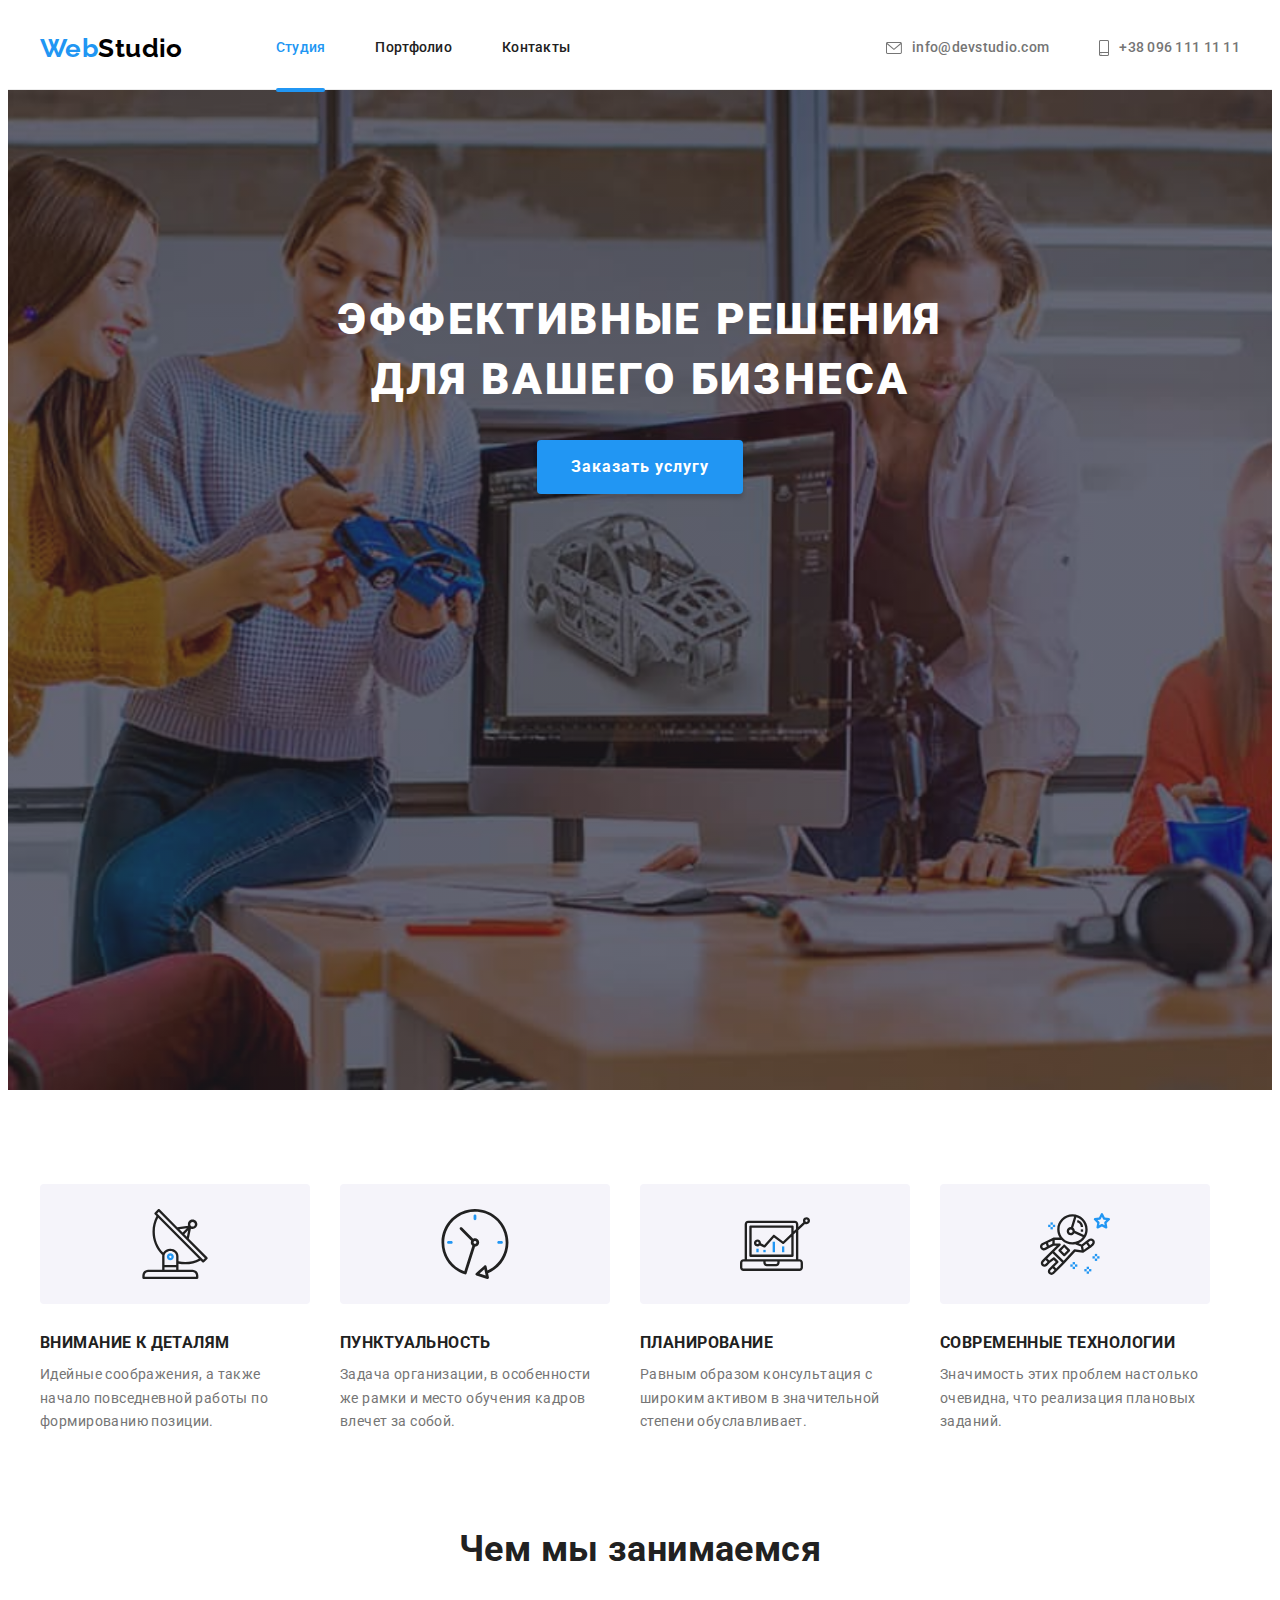
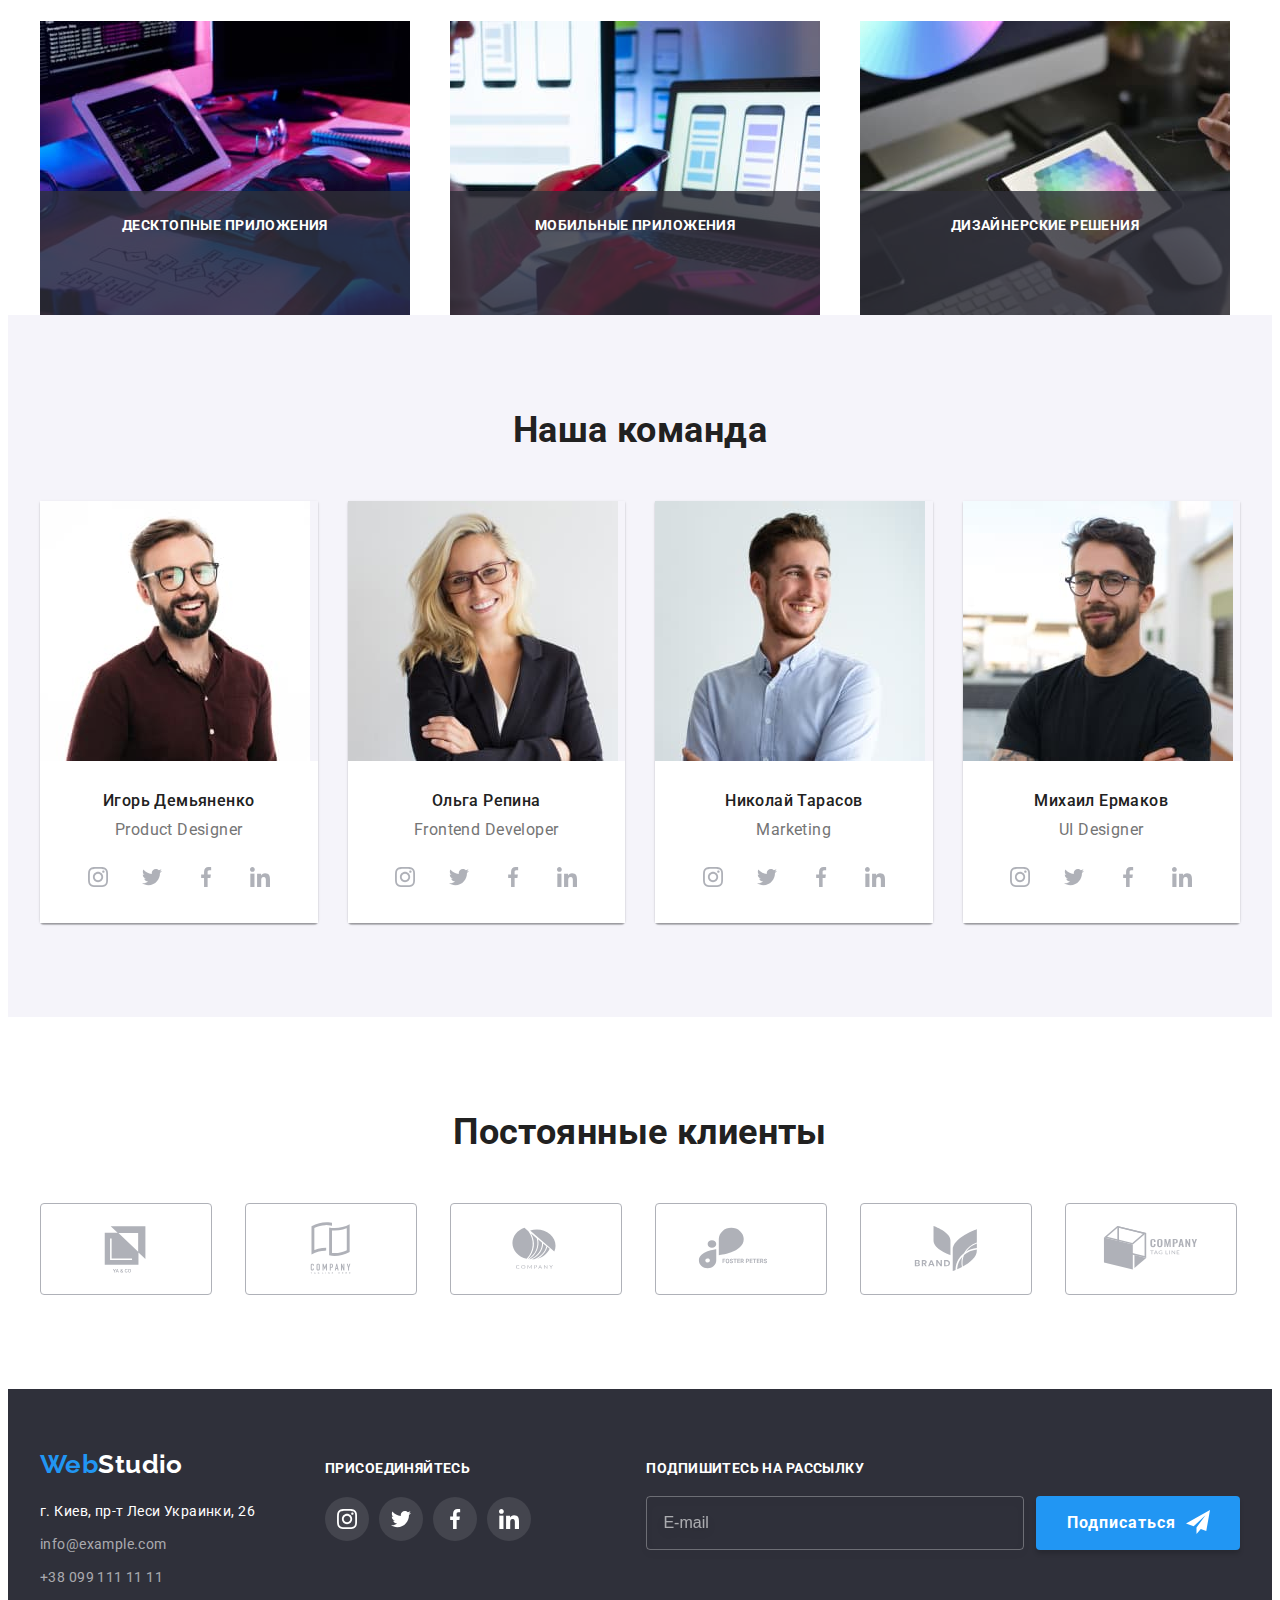
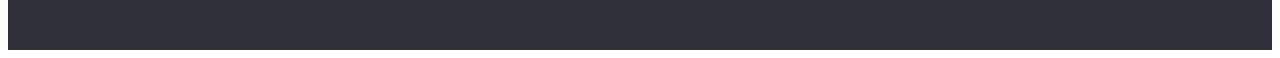
==== index.html @ 508dfc9a "добавляет верстку адаптивной версии" ====
<!DOCTYPE html>
<html lang="ru">

<head>
    <meta charset="UTF-8">
    <meta http-equiv="X-UA-Compatible" content="IE=edge">
    <meta name="viewport" content="width=device-width, initial-scale=1.0">
    <title>Студия</title>
    <link rel="preconnect" href="https://fonts.gstatic.com" />
    <link
        href="https://fonts.googleapis.com/css2?family=Raleway:wght@700&family=Roboto:wght@400;500;700;900&display=swap"
        rel="stylesheet" />
    <link rel="stylesheet" href="https://cdnjs.cloudflare.com/ajax/libs/modern-normalize/1.0.0/modern-normalize.min.css"
        integrity="sha512-ISS7cAi1PEhQ8jnbJpJZMd29NlhNj4AWYyLOSp2CE/CsHxTCu+r+t0D2yoJudVrd0/8fTVPUVDzY5Tvli75u/g=="
        crossorigin="anonymous" />
    <link rel="stylesheet" href="./css/main.min.css" />
</head>

<body>
    <!--Шапка страницы-->
    <header class="page-header">
        <div class="container page-header__container">
            <nav class="page-header__nav">
                <a class="logo link" href="/">Web<span class="logo__logo-part">Studio</span></a>

                <ul class="menu-nav list">
                    <li class="menu-nav__item"><a class="menu-nav__link link current" href="/">Студия</a></li>
                    <li class="menu-nav__item"><a class="menu-nav__link link" href="./portfolio.html">Портфолио</a></li>
                    <li class="menu-nav__item"><a class="menu-nav__link link" href="/">Контакты</a></li>
                </ul>
            </nav>
            <button type="button" class="page-header__mobile-menu-btn" data-menu-button>
                <svg class="page-header__icon-menu">
                    <use href="./images/icons.svg#icon-menu"></use>
                </svg>
            </button>
            <ul class="contacts page-header__contacts list">
                <li class="contacts__item"><a class="contacts__link link contacts__link_align"
                        href="mailto:info@devstudio.com">
                        <svg class="contacts__icon-mail">
                            <use href="./images/icons.svg#envelope"></use>
                        </svg> info@devstudio.com</a>
                </li>
                <li class="contacts__item"><a class="contacts__link link contacts__link_align" href="tel:+380961111111">
                        <svg class="contacts__icon-phone">
                            <use href="./images/icons.svg#smartphone"></use>
                        </svg> +38 096 111 11 11</a>
                </li>
            </ul>
        </div>

        <div class="mobile-menu" data-menu>
            <div class="container mobile-menu__container">
                <button class="mobile-menu__btn-close" type="button" data-menu-close>
                    <svg class="mobile-menu__icon-btn-close" width="40" height="40">
                        <use href="./images/icons.svg#icon-btn-close"></use>
                    </svg>
                </button>

                <ul class="mobile-menu__nav list">
                    <li class="mobile-menu__item"><a class="mobile-menu__link link current" href="/">Студия</a></li>
                    <li class="mobile-menu__item"><a class="mobile-menu__link link"
                            href="./portfolio.html">Портфолио</a></li>
                    <li class="mobile-menu__item"><a class="mobile-menu__link link" href="/">Контакты</a></li>
                </ul>
                <ul class="mobile-menu__contacts list">
                    <li class="mobile-menu__contacts-item">
                        <a class="contacts__link link mobile-menu__phone" href="tel:+380961111111">+38 096 111 11 11</a>
                    </li>
                    <li class="mobile-menu__contacts-item">
                        <a class="contacts__link link mobile-menu__mail"
                            href="mailto:info@devstudio.com">info@devstudio.com</a>
                    </li>
                </ul>

                <ul class="mobile-menu__social-list list">
                    <li class="mobile-menu__social-item"><a class="mobile-menu__social-link link" href="">Instagram<span
                                class="vertical-line">&#x0007C</span></a></li>
                    <li class="mobile-menu__social-item"><a class="mobile-menu__social-link link" href="">Twitter<span
                                class="vertical-line">&#x0007C</span></a></li>
                    <li class="mobile-menu__social-item"><a class="mobile-menu__social-link link" href="">Facebook<span
                                class="vertical-line">&#x0007C</span></a></li>
                    <li class="mobile-menu__social-item"><a class="mobile-menu__social-link link" href="">LinkedIn</a>
                    </li>
                </ul>
            </div>

        </div>


    </header>

    <main>
        <!--Секция "Эффективные решения для вашего бизнеса"-->
        <section class="hero">
            <div class="container">
                <h1 class="hero-title">Эффективные решения для вашего бизнеса</h1>
                <button class="modal-btn" type="button" data-modal-open>Заказать услугу</button>
            </div>
        </section>

        <!--Секция "Особенности"-->
        <section class="features section">
            <div class="container">
                <h2 class="features-head visually-hidden">Особенности</h2>
                <ul class="features-list list">
                    <li class="features-list__item">
                        <div class="features-list__icon">
                            <svg class="features-list__icon-item">
                                <use href="./images/icons.svg#antenna"></use>
                            </svg>
                        </div>
                        <h3 class="features-list__title">Внимание к деталям</h3>
                        <p class="features-list__description">Идейные соображения, а также начало повседневной работы по
                            формированию позиции.
                        </p>
                    </li>

                    <li class="features-list__item">
                        <div class="features-list__icon">
                            <svg class="features-list__icon-item">
                                <use href="./images/icons.svg#clock"></use>
                            </svg>
                        </div>
                        <h3 class="features-list__title">Пунктуальность</h3>
                        <p class="features-list__description">Задача организации, в особенности же рамки и место
                            обучения кадров влечет за
                            собой.</p>
                    </li>

                    <li class="features-list__item">
                        <div class="features-list__icon">
                            <svg class="features-list__icon-item">
                                <use href="./images/icons.svg#diagram"></use>
                            </svg>
                        </div>
                        <h3 class="features-list__title">Планирование</h3>
                        <p class="features-list__description">Равным образом консультация с широким активом в
                            значительной степени
                            обуславливает.</p>
                    </li>

                    <li class="features-list__item">
                        <div class="features-list__icon">
                            <svg class="features-list__icon-item">
                                <use href="./images/icons.svg#astronaut"></use>
                            </svg>
                        </div>
                        <h3 class="features-list__title">Современные технологии</h3>
                        <p class="features-list__description">Значимость этих проблем настолько очевидна, что реализация
                            плановых заданий.</p>
                    </li>
                </ul>
            </div>

        </section>

        <!--Секция "Чем мы занимаемся"-->

        <section class="services section">
            <div class="container">
                <h2 class="services-title title">Чем мы занимаемся</h2>
                <ul class="images list">
                    <li class="images__element">
                        <img srcset="./images/services/box1-370.jpg 370w, ./images/services/box1-740.jpg 740w"
                            sizes="370px" src="./images/services/box1-370.jpg" alt="box 1">
                        <div class="images__info">
                            <p class="images__info-services">Десктопные приложения</p>
                        </div>
                    </li>

                    <li class="images__element">
                        <img srcset="./images/services/box2-370.jpg 370w, ./images/services/box2-740.jpg 740w"
                            sizes="370px" src="./images/services/box2-370.jpg" alt="box 1">
                        <div class="images__info">
                            <p class="images__info-services">Мобильные приложения</p>
                        </div>
                    </li>

                    <li class="images__element">
                        <img srcset="./images/services/box3-370.jpg 370w, ./images/services/box3-740.jpg 740w"
                            sizes="370px" src="./images/services/box3-370.jpg" alt="box 1">
                        <div class="images__info">
                            <p class="images__info-services">Дизайнерские решения</p>
                        </div>
                    </li>
                </ul>
            </div>
        </section>

        <!--Секция "Наша команда"-->

        <section class="team section">
            <div class="container">
                <h2 class="team-title title">Наша команда</h2>
                <ul class="team-cards list">
                    <li class="team-cards__element">
                        <img srcset="./images/team/img-1-270.jpg 270w, ./images/team/img-1-354.jpg 354w, ./images/team/img-1-450.jpg 450w,
                                                    ./images/team/img-1-540.jpg 540w, ./images/team/img-1-708.jpg 708w, ./images/team/img-1-900.jpg 900w"
                            sizes="(min-width: 1200px) 270px, (min-width: 768px) 354px, (min-width: 480px) 450px, 100vw"
                            src="./images/team/img-1-270.jpg" alt="карточка команды 1">
                        <div class="team-cards__content">
                            <h3 class="team-cards__title">Игорь Демьяненко</h3>
                            <p class="team-cards__position" lang="en">Product Designer</p>
                            <ul class="social-list list">
                                <li class="social-list__item">
                                    <a class="social-list__link link" href=""><svg class="social-list__icon">
                                            <use href="./images/icons.svg#instagram"></use>
                                        </svg></a>
                                </li>

                                <li class="social-list__item">
                                    <a class="social-list__link link" href=""><svg class="social-list__icon">
                                            <use href="./images/icons.svg#twitter"></use>
                                        </svg></a>
                                </li>

                                <li class="social-list__item">
                                    <a class="social-list__link link" href=""><svg class="social-list__icon">
                                            <use href="./images/icons.svg#facebook"></use>
                                        </svg></a>
                                </li>

                                <li class="social-list__item">
                                    <a class="social-list__link link" href=""><svg class="social-list__icon">
                                            <use href="./images/icons.svg#linkedin"></use>
                                        </svg></a>
                                </li>
                            </ul>
                        </div>
                    </li>

                    <li class="team-cards__element">
                        <img srcset="./images/team/img-2-270.jpg 270w, ./images/team/img-2-354.jpg 354w, ./images/team/img-2-450.jpg 450w,
                                                ./images/team/img-2-540.jpg 540w, ./images/team/img-2-708.jpg 708w, ./images/team/img-2-900.jpg 900w"
                            sizes="(min-width: 1200px) 270px, (min-width: 768px) 354px, (min-width: 480px) 450px, 100vw"
                            src="./images/team/img-2-270.jpg" alt="карточка команды 2">
                        <div class="team-cards__content">
                            <h3 class="team-cards__title">Ольга Репина</h3>
                            <p class="team-cards__position" lang="en">Frontend Developer</p>
                            <ul class="social-list list">
                                <li class="social-list__item">
                                    <a class="social-list__link link" href=""><svg class="social-list__icon">
                                            <use href="./images/icons.svg#instagram"></use>
                                        </svg></a>
                                </li>

                                <li class="social-list__item">
                                    <a class="social-list__link link" href=""><svg class="social-list__icon">
                                            <use href="./images/icons.svg#twitter"></use>
                                        </svg></a>
                                </li>

                                <li class="social-list__item">
                                    <a class="social-list__link link" href=""><svg class="social-list__icon">
                                            <use href="./images/icons.svg#facebook"></use>
                                        </svg></a>
                                </li>

                                <li class="social-list__item">
                                    <a class="social-list__link link" href=""><svg class="social-list__icon">
                                            <use href="./images/icons.svg#linkedin"></use>
                                        </svg></a>
                                </li>
                            </ul>
                        </div>
                    </li>

                    <li class="team-cards__element">
                        <img srcset="./images/team/img-3-270.jpg 270w, ./images/team/img-3-354.jpg 354w, ./images/team/img-3-450.jpg 450w,
                                                ./images/team/img-3-540.jpg 540w, ./images/team/img-3-708.jpg 708w, ./images/team/img-3-900.jpg 900w"
                            sizes="(min-width: 1200px) 270px, (min-width: 768px) 354px, (min-width: 480px) 450px, 100vw"
                            src="./images/team/img-3-270.jpg" alt="карточка команды 3">
                        <div class="team-cards__content">
                            <h3 class="team-cards__title">Николай Тарасов</h3>
                            <p class="team-cards__position" lang="en">Marketing</p>
                            <ul class="social-list list">
                                <li class="social-list__item">
                                    <a class="social-list__link link" href=""><svg class="social-list__icon">
                                            <use href="./images/icons.svg#instagram"></use>
                                        </svg></a>
                                </li>

                                <li class="social-list__item">
                                    <a class="social-list__link link" href=""><svg class="social-list__icon">
                                            <use href="./images/icons.svg#twitter"></use>
                                        </svg></a>
                                </li>

                                <li class="social-list__item">
                                    <a class="social-list__link link" href=""><svg class="social-list__icon">
                                            <use href="./images/icons.svg#facebook"></use>
                                        </svg></a>
                                </li>

                                <li class="social-list__item">
                                    <a class="social-list__link link" href=""><svg class="social-list__icon">
                                            <use href="./images/icons.svg#linkedin"></use>
                                        </svg></a>
                                </li>
                            </ul>
                        </div>
                    </li>

                    <li class="team-cards__element">
                        <img srcset="./images/team/img-4-270.jpg 270w, ./images/team/img-4-354.jpg 354w, ./images/team/img-4-450.jpg 450w,
                                                ./images/team/img-4-540.jpg 540w, ./images/team/img-4-708.jpg 708w, ./images/team/img-4-900.jpg 900w"
                            sizes="(min-width: 1200px) 270px, (min-width: 768px) 354px, (min-width: 480px) 450px, 100vw"
                            src="./images/team/img-4-270.jpg" alt="карточка команды 4">
                        <div class="team-cards__content">
                            <h3 class="team-cards__title">Михаил Ермаков</h3>
                            <p class="team-cards__position" lang="en">UI Designer</p>
                            <ul class="social-list list">
                                <li class="social-list__item">
                                    <a class="social-list__link link" href=""><svg class="social-list__icon">
                                            <use href="./images/icons.svg#instagram"></use>
                                        </svg></a>
                                </li>

                                <li class="social-list__item">
                                    <a class="social-list__link link" href=""><svg class="social-list__icon">
                                            <use href="./images/icons.svg#twitter"></use>
                                        </svg></a>
                                </li>

                                <li class="social-list__item">
                                    <a class="social-list__link link" href=""><svg class="social-list__icon">
                                            <use href="./images/icons.svg#facebook"></use>
                                        </svg></a>
                                </li>

                                <li class="social-list__item">
                                    <a class="social-list__link link" href=""><svg class="social-list__icon">
                                            <use href="./images/icons.svg#linkedin"></use>
                                        </svg></a>
                                </li>
                            </ul>
                        </div>
                    </li>
                </ul>
            </div>
        </section>

        <!--Секция "Постоянные клиенты"-->
        <section class="clients section">
            <div class="container">
                <h2 class="clients-title title">Постоянные клиенты</h2>
                <ul class="client-list list">
                    <li class="client-list__item">
                        <a class="client-list__link" href="/"><svg class="client-list__logo">
                                <use href="./images/icons.svg#logo-1"></use>
                            </svg></a>
                    </li>
                    <li class="client-list__item">
                        <a class="client-list__link" href="/"><svg class="client-list__logo">
                                <use href="./images/icons.svg#logo-2"></use>
                            </svg></a>
                    </li>
                    <li class="client-list__item">
                        <a class="client-list__link" href="/"><svg class="client-list__logo">
                                <use href="./images/icons.svg#logo-3"></use>
                            </svg></a>
                    </li>
                    <li class="client-list__item">
                        <a class="client-list__link" href="/"><svg class="client-list__logo">
                                <use href="./images/icons.svg#logo-4"></use>
                            </svg></a>
                    </li>
                    <li class="client-list__item">
                        <a class="client-list__link" href="/"><svg class="client-list__logo">
                                <use href="./images/icons.svg#logo-5"></use>
                            </svg></a>
                    </li>
                    <li class="client-list__item">
                        <a class="client-list__link" href="/"><svg class="client-list__logo">
                                <use href="./images/icons.svg#logo-6"></use>
                            </svg></a>
                    </li>
                </ul>
            </div>
        </section>

    </main>

    <!--Подвал страницы-->

    <footer class="page-footer">
        <div class="container page-footer__container">
            <div class="page-footer_wrap">
                <div class="page-footer__address">
                    <a class="logo link" href="/">Web<span class="logo__logo-part logo__logo-part_var">Studio</span></a>
                    <address class="page-footer__location">
                        г. Киев, пр-т Леси Украинки, 26
                        <ul class="contacts page-footer__contacts list">
                            <li class="contacts__item-mail"><a class="contacts__link contacts__link_grey link"
                                    href="mailto:info@example.com">info@example.com</a></li>
                            <li class="contacts__item-tel"><a class="contacts__link contacts__link_grey link"
                                    href="tel:+380991111111">+38 099 111 11 11</a></li>
                        </ul>
                    </address>
                </div>
                <div class="page-footer__social-list">
                    <p class="text">присоединяйтесь</p>
                    <ul class="social-list list">
                        <li class="social-list__item">
                            <a class="social-list__link social-list__link_dark link" href=""><svg
                                    class="social-list__icon social-list__icon_var">
                                    <use href="./images/icons.svg#instagram"></use>
                                </svg></a>
                        </li>

                        <li class="social-list__item">
                            <a class="social-list__link social-list__link_dark link" href=""><svg
                                    class="social-list__icon social-list__icon_var">
                                    <use href="./images/icons.svg#twitter"></use>
                                </svg></a>
                        </li>

                        <li class="social-list__item">
                            <a class="social-list__link social-list__link_dark link" href=""><svg
                                    class="social-list__icon social-list__icon_var">
                                    <use href="./images/icons.svg#facebook"></use>
                                </svg></a>
                        </li>

                        <li class="social-list__item">
                            <a class="social-list__link social-list__link_dark link" href=""><svg
                                    class="social-list__icon social-list__icon_var">
                                    <use href="./images/icons.svg#linkedin"></use>
                                </svg></a>
                        </li>
                    </ul>
                </div>
            </div>
            <div class="page-footer__form">
                <form action="#" class="sign-form">

                    <label for="mail" class="sign-form__field">
                        Подпишитесь на рассылку
                    </label>
                    <div class="sign-form__wrap">
                        <input type="email" name="mail" class="sign-form__input" id="mail" placeholder="E-mail"
                            required>
                        <button type="submit" class="modal-btn modal-btn_sign">Подписаться
                            <svg class="modal-btn__icon" width="24" height="24">
                                <use href="./images/icons.svg#icon-send"></use>
                            </svg>
                        </button>
                    </div>

                </form>
            </div>
        </div>
    </footer>

    <!--Модальное окно-->
    <div class="backdrop is-hidden" data-modal>
        <div class="modal">
            <button class="modal-btn-close" type="button" data-modal-close>
                <svg class="modal-btn-close__icon" width="18" height="18">
                    <use href="./images/icons.svg#icon-btn-close"></use>
                </svg>
            </button>

            <form action="#" class="modal-form">
                <p class="modal-form__head">Оставьте свои данные, мы вам перезвоним</p>
                <label class="modal-form__field">
                    Имя
                    <span class="modal-form__input-wrapper">
                        <input type="text" name="user-name" class="modal-form__input" required minlength="2">
                        <svg class="modal-form__icon" width="18" height="18">
                            <use href="./images/icons.svg#icon-person"></use>
                        </svg>
                    </span>
                </label>
                <label class="modal-form__field">
                    Телефон
                    <span class="modal-form__input-wrapper">
                        <input type="tel" name="user-phone" class="modal-form__input" required
                            pattern="[0-9]{3}-[0-9]{3}-[0-9]{2}-[0-9]{2}" title="097-111-11-11">
                        <svg class="modal-form__icon" width="18" height="18">
                            <use href="./images/icons.svg#icon-phone"></use>
                        </svg>
                    </span>

                </label>
                <label class="modal-form__field">
                    Почта
                    <span class="modal-form__input-wrapper">
                        <input type="email" name="user-mail" class="modal-form__input" required>
                        <svg class="modal-form__icon" width="18" height="18">
                            <use href="./images/icons.svg#icon-email"></use>
                        </svg>
                    </span>

                </label>
                <label class="modal-form__field except">
                    Комментарий
                    <textarea name="user-message" class="modal-form__message" placeholder="Введите текст"></textarea>
                </label>

                <input type="checkbox" name="user-policy" class="modal-form__checkbox visually-hidden"
                    id="checkbox-policy" required>
                <label for="checkbox-policy" class="modal-form__checkbox-policy">Соглашаюсь с рассылкой и принимаю
                    <a class="modal-form__policy-link" href="">Условия договора</a>
                </label>

                <button type="submit" class="modal-btn modal-btn_form-btn">Отправить</button>

            </form>
        </div>
    </div>

    <script src="./js/menu.js"></script>

    <!--Скрипт для модального окна-->
    <script src="./js/modal.js"></script>

</body>

</html>
---- css/main.min.css ----
:root{--primary-text-color: #757575;--secondary-text-color: #212121;--primary-bcg-color: #ffffff;--secondary-bcg-color: #f5f4fa;--footer-color: #2f303a;--logo-text-color: #000000;--accent-color: #2196f3;--title-text-color: #ffffff;--address-text-color: rgba(255, 255, 255, 0.6);--primary-font: 'Roboto', sans-serif;--secondary-font: 'Raleway', sans-serif;--button-hover-color: #188ce8;--transtime-duration: 250ms;--transtiming-function: cubic-bezier(0.4, 0, 0.2, 1)}.visually-hidden{position:absolute;width:1px;height:1px;margin:-1px;border:0;padding:0;white-space:nowrap;clip-path:inset(100%);clip:rect(0 0 0 0);overflow:hidden}p{margin-top:0;margin-bottom:0}.list{padding:0;margin:0;list-style:none}.link{text-decoration:none}:focus{outline:none}img{display:block}@media screen and (max-width: 479px){img{width:100%;height:auto}}body{background-color:var(--primary-bcg-color);color:var(--primary-text-color);font-family:var(--primary-font);font-size:14px;letter-spacing:0.03em}body.modal-open{overflow:hidden}.section{padding-top:60px;padding-bottom:60px}@media screen and (min-width: 1200px){.section{padding-top:94px;padding-bottom:94px}}.container{padding-left:15px;padding-right:15px;max-width:1200px;margin:0 auto}@media screen and (max-width: 767px){.mobile-menu{position:fixed;top:0;left:0;width:100vw;height:100vh;background-color:var(--primary-bcg-color);overflow:auto;opacity:0;visibility:hidden;pointer-events:none}.mobile-menu.is-open{opacity:1;visibility:visible;pointer-events:auto}.mobile-menu__container{position:relative;padding-left:25px;padding-top:48px;padding-bottom:48px}.mobile-menu__btn-close{position:absolute;top:10px;right:15px;width:40px;height:40px;border:none;background-color:transparent;padding:0;line-height:0}.mobile-menu__btn-close:hover .mobile-menu__icon-btn-close,.mobile-menu__btn-close:focus .mobile-menu__icon-btn-close{fill:var(--accent-color)}.mobile-menu__nav{padding-bottom:64px}.mobile-menu__item:not(:last-child){margin-bottom:32px}.mobile-menu__link{font-size:40px;font-weight:500;line-height:1.18;letter-spacing:0.02em;color:var(--secondary-text-color);transition:color var(--transtime-duration) var(--transtiming-function)}}@media screen and (max-width: 767px) and (max-width: 379px){.mobile-menu__link{font-size:26px}}@media screen and (max-width: 767px){.mobile-menu__link:hover,.mobile-menu__link:focus{color:var(--accent-color)}.mobile-menu__link.current{color:var(--accent-color)}.mobile-menu__contacts-item:not(:last-child){margin-bottom:32px}.mobile-menu__social-list{display:inline-flex;align-items:baseline;padding-top:64px}.mobile-menu__social-link{font-size:18px;font-weight:500;line-height:1.22;letter-spacing:0.02em;color:var(--accent-color);transition:color var(--transtime-duration) var(--transtiming-function)}}@media screen and (max-width: 767px) and (max-width: 379px){.mobile-menu__social-link{font-size:12px}}@media screen and (max-width: 767px){.mobile-menu__social-link:hover,.mobile-menu__social-link:focus{color:var(--button-hover-color)}.vertical-line{margin-left:10px;margin-right:10px;font-size:20px;color:rgba(33,33,33,0.2)}}@media screen and (min-width: 768px){.mobile-menu__btn-close{display:none}}.logo{font-family:var(--secondary-font);font-weight:700;font-size:26px;line-height:1.19;color:var(--accent-color)}.logo__logo-part{color:var(--logo-text-color)}.logo__logo-part_var{color:var(--title-text-color)}.modal-btn{display:inline-block;align-items:center;padding:10px 32px;font-family:inherit;font-weight:700;font-size:16px;line-height:1.87;letter-spacing:0.06em;background-color:var(--accent-color);color:var(--title-text-color);cursor:pointer;border-radius:4px;box-shadow:0px 4px 4px rgba(0,0,0,0.15);border-color:transparent;transition:background-color var(--transtime-duration) var(--transtiming-function)}.modal-btn:hover,.modal-btn:focus{background-color:var(--button-hover-color)}.modal-btn_sign{position:relative;padding:10px 62px 10px 29px}.modal-btn__icon{position:absolute;top:0;right:0;transform:translate(-28px, 50%)}.modal-btn_form-btn{align-self:center;padding:10px 55px;margin-top:30px}@media screen and (max-width: 479px){.modal-btn_form-btn{padding:8px 30px;font-size:14px;line-height:1.87}}.title{margin-top:0;margin-bottom:30px;font-size:28px;font-weight:700;line-height:1.18;text-align:center;color:var(--secondary-text-color)}@media screen and (min-width: 1200px){.services-title,.team-title,.clients-title{margin-bottom:50px;font-size:36px;font-weight:700;line-height:1.17}}@media screen and (max-width: 767px){.contacts__link.mobile-menu__phone{font-size:34px;font-weight:500;line-height:1.18;letter-spacing:0.02em;color:var(--accent-color);transition:color var(--transtime-duration) var(--transtiming-function)}}@media screen and (max-width: 767px) and (max-width: 379px){.contacts__link.mobile-menu__phone{font-size:22px}}@media screen and (max-width: 767px){.contacts__link.mobile-menu__phone:hover,.contacts__link.mobile-menu__phone:focus{color:var(--accent-color)}.contacts__link.mobile-menu__mail{font-size:24px;font-weight:500;line-height:1.17;letter-spacing:0.02em;color:var(--primary-text-color);transition:color var(--transtime-duration) var(--transtiming-function)}}@media screen and (max-width: 767px) and (max-width: 379px){.contacts__link.mobile-menu__mail{font-size:22px}}@media screen and (max-width: 767px){.contacts__link.mobile-menu__mail:hover,.contacts__link.mobile-menu__mail:focus{color:var(--accent-color)}}.contacts__link{font-size:12px;font-weight:500;line-height:1.17;letter-spacing:0.02em;color:var(--primary-text-color);transition:color var(--transtime-duration) var(--transtiming-function)}.contacts__link:hover,.contacts__link:focus{color:var(--accent-color)}.contacts__link_grey{color:var(--address-text-color)}.contacts__link_align{display:flex;align-items:center}.contacts__icon-mail{width:14px;height:10px;margin-right:8px;fill:currentColor;transition:fill var(--transtime-duration) var(--transtiming-function)}.contacts__link:hover .contacts__icon-mail,.contacts__link:focus .contacts__icon-mail{fill:var(--accent-color)}.contacts__icon-phone{width:10px;height:14px;margin-right:8px;fill:currentColor;transition:fill var(--transtime-duration) var(--transtiming-function)}.contacts__link:hover .contacts__icon-phone,.contacts__link:focus .contacts__icon-phone{fill:var(--accent-color)}@media screen and (min-width: 1200px){.contacts__link{font-size:14px;font-weight:500;line-height:1.14}.contacts__icon-mail{width:16px;height:12px;margin-right:10px}.contacts__icon-phone{width:10px;height:16px;margin-right:10px}}.social-list{display:flex;justify-content:center}.social-list__link{display:flex;justify-content:center;align-items:center;width:44px;height:44px;background-color:var(--primary-bcg-color);border-radius:50%;transition:background-color var(--transtime-duration) var(--transtiming-function)}.social-list__link:hover,.social-list__link:focus{background-color:var(--accent-color)}.social-list__item:not(:first-child){margin-left:10px}.social-list__link_dark{background-color:rgba(255,255,255,0.1)}.social-list__icon{width:20px;height:20px;fill:#afb1b8;transition:fill var(--transtime-duration) var(--transtiming-function)}.social-list__link:hover .social-list__icon,.social-list__link:focus .social-list__icon{fill:var(--title-text-color)}.social-list__icon_var{fill:var(--title-text-color)}.backdrop{position:fixed;top:0;left:0;width:100vw;height:100vh;background-color:rgba(0,0,0,0.2);z-index:100;opacity:1;transition:opacity var(--transtime-duration) var(--transtiming-function),visibility var(--transtime-duration) var(--transtiming-function);overflow-y:scroll;padding:93px 15px}.backdrop.is-hidden{opacity:0;visibility:hidden;pointer-events:none}.backdrop.is-hidden .modal{transform:translate(-50%, -100%) scale(0.75)}.modal{position:relative;transform:scale(1);min-height:609px;max-width:450px;padding:40px;background-color:var(--primary-bcg-color);box-shadow:0px 1px 3px rgba(0,0,0,0.12),0px 1px 1px rgba(0,0,0,0.14),0px 2px 1px rgba(0,0,0,0.2);border-radius:4px;transition:transform var(--transtime-duration) var(--transtiming-function)}.modal-btn-close{position:absolute;top:8px;right:8px;width:30px;height:30px;padding:0;display:inline-flex;justify-content:center;align-items:center;background-color:#ffffff;border-radius:50%;border:1px solid rgba(0,0,0,0.1);cursor:pointer;transition:fill var(--transtime-duration) var(--transtiming-function)}.modal-btn-close:hover,.modal-btn-close:focus{fill:var(--accent-color)}@media screen and (min-width: 768px){.modal{position:absolute;top:50%;left:50%;transform:translate(-50%, -50%) scale(1)}}.modal-form{display:flex;flex-direction:column}.modal-form__head{margin-bottom:12px;font-weight:700;font-size:14px;line-height:1.15;text-align:center;color:var(--secondary-text-color)}.modal-form__field{font-size:12px}.modal-form__field:not(.except){margin-bottom:10px}.modal-form__input-wrapper{position:relative;display:block;margin-top:4px}.modal-form__input{width:100%;height:40px;padding-left:42px;border:1px solid rgba(33,33,33,0.2);border-radius:4px;transition:border-color var(--transtime-duration) var(--transtiming-function)}.modal-form__input:focus{border-color:var(--accent-color)}.modal-form__icon{position:absolute;top:50%;left:12px;transform:translateY(-50%);transition:fill var(--transtime-duration) var(--transtiming-function)}.modal-form__input:focus+.modal-form__icon{fill:var(--accent-color)}.modal-form__message{width:100%;height:120px;padding:12px 16px;margin-top:4px;border:1px solid rgba(33,33,33,0.2);border-radius:4px;resize:none;transition:border-color var(--transtime-duration) var(--transtiming-function)}.modal-form__message::placeholder{line-height:1.143;letter-spacing:0.01em;color:rgba(117,117,117,0.5)}.modal-form__message:focus{border-color:var(--accent-color)}.modal-form__checkbox-policy{margin-left:auto;margin-right:auto;margin-top:20px;font-size:12px;line-height:1.71}.modal-form__checkbox-policy::before{display:inline-block;vertical-align:middle;width:16px;height:15px;content:'';background-image:url(../images/icon-check.svg);background-repeat:no-repeat;border:2px solid var(--secondary-text-color);border-radius:4px;margin-right:7px;transition:background-color var(--transtime-duration) var(--transtiming-function)}.modal-form__checkbox:checked+.modal-form__checkbox-policy::before{background-color:var(--accent-color);background-origin:border-box;border:transparent}.modal-form__checkbox:focus+.modal-form__checkbox-policy::before{border-color:var(--accent-color)}.modal-form__policy-link{color:var(--accent-color)}@media screen and (min-width: 480px){.modal-form__head{margin-bottom:12px;font-weight:700;font-size:20px;line-height:1.15;text-align:center;color:var(--secondary-text-color)}.modal-form__field,.modal-form__checkbox-policy{font-size:14px}.modal-form__input{width:100%;height:40px;padding-left:42px;border:1px solid rgba(33,33,33,0.2);border-radius:4px;transition:border-color var(--transtime-duration) var(--transtiming-function)}.modal-form__input:focus{border-color:var(--accent-color)}}.sign-form__field{display:block;margin-bottom:20px;font-weight:700;line-height:1.143;text-transform:uppercase;color:#ffffff}.sign-form__input{width:100%;height:50px;margin-bottom:20px;padding-left:16px;border:1px solid rgba(255,255,255,0.3);filter:drop-shadow(0px 4px 4px rgba(0,0,0,0.15));border-radius:4px;color:var(--title-text-color);background-color:transparent}.sign-form__input::placeholder{font-size:16px;line-height:1.25;align-items:center;color:rgba(255,255,255,0.6)}@media screen and (min-width: 768px){.sign-form__input{width:450px}.sign-form__wrap{display:inline-flex;flex-direction:column;align-items:center}}@media screen and (min-width: 1200px){.sign-form__input{width:358px;height:50px;margin-right:12px;padding-left:16px}.sign-form__wrap{flex-direction:row;align-items:baseline}}.btn-item{padding:6px 22px;font-family:inherit;font-weight:500;font-size:16px;line-height:1.62;text-align:center;letter-spacing:0.03em;color:var(--secondary-text-color);background-color:var(--secondary-bcg-color);cursor:pointer;border-radius:4px;border-color:transparent;transition:color var(--transtime-duration) var(--transtiming-function),background-color var(--transtime-duration) var(--transtiming-function),box-shadow var(--transtime-duration) var(--transtiming-function)}.btn-item:hover,.btn-item:focus{color:var(--title-text-color);background-color:var(--accent-color);box-shadow:0px 3px 1px rgba(0,0,0,0.1),0px 1px 2px rgba(0,0,0,0.08),0px 2px 2px rgba(0,0,0,0.12)}.page-header{border-bottom:1px solid #ececec;padding-top:10px;padding-bottom:10px}.page-header__container{display:flex;justify-content:space-between;align-items:center}@media screen and (max-width: 767px){.menu-nav,.page-header__contacts{display:none}.page-header__mobile-menu-btn{background-color:transparent;border:none;padding:0}.page-header__icon-menu{width:40px;height:40px;transition:fill var(--transtime-duration) var(--transtiming-function)}.page-header__mobile-menu-btn:hover .page-header__icon-menu,.page-header__mobile-menu-btn:focus .page-header__icon-menu{fill:var(--accent-color)}}@media screen and (min-width: 768px){.page-header__mobile-menu-btn,.mobile-menu__nav,.mobile-menu__contacts,.mobile-menu__social-list{display:none}.page-header{padding-top:21px;padding-bottom:21px}.page-header__nav{display:flex;align-items:center}.menu-nav{display:flex;margin-left:88px}.menu-nav__item+.menu-nav__item{margin-left:50px}.menu-nav__link{display:block;padding-top:8px;padding-bottom:8px;font-weight:500;line-height:1.14;letter-spacing:0.02em;color:var(--secondary-text-color);transition:color var(--transtime-duration) var(--transtiming-function)}.menu-nav__link:hover,.menu-nav__link:focus{color:var(--accent-color)}}.contacts__item+.contacts__item{margin-top:10px}.menu-nav__link.current{position:relative;color:var(--accent-color)}.menu-nav__link.current::after{position:absolute;bottom:-28px;left:0;display:block;content:'';width:100%;height:4px;background-color:var(--accent-color);border-radius:2px}@media screen and (min-width: 1200px){.page-header{padding-top:24px;padding-bottom:25px}.menu-nav{margin-left:93px}.page-header__contacts{display:flex}.contacts__item+.contacts__item{margin-left:50px;margin-top:0}}.hero{margin:0 auto;padding-top:118px;padding-bottom:118px;background-color:var(--footer-color);text-align:center;max-width:480px;min-height:400px;background-image:linear-gradient(to right, rgba(47,48,58,0.4), rgba(47,48,58,0.4)),url("../images/bcg/bcg-photo-mobile.jpg");background-size:cover;background-position:center}@media screen and (min-device-pixel-ratio: 2), screen and (min-resolution: 192dpi), screen and (min-resolution: 2dppx){.hero{background-image:linear-gradient(to right, rgba(47,48,58,0.4), rgba(47,48,58,0.4)),url("../images/bcg/bcg-photo-mobile@2x.jpg")}}.hero-title{max-width:360px;margin:0 auto 30px;font-size:26px;font-weight:900;line-height:1.62;letter-spacing:0.06em;text-transform:uppercase;color:var(--title-text-color)}@media screen and (min-width: 768px){.hero{min-height:400px;max-width:768px;background-image:linear-gradient(to right, rgba(47,48,58,0.4), rgba(47,48,58,0.4)),url("../images/bcg/bcg-photo-tablet.jpg")}}@media screen and (min-width: 768px) and (min-device-pixel-ratio: 2), screen and (min-width: 768px) and (min-resolution: 192dpi), screen and (min-width: 768px) and (min-resolution: 2dppx){.hero{background-image:linear-gradient(to right, rgba(47,48,58,0.4), rgba(81,88,163,0.4)),url("../images/bcg/bcg-photo-tablet@2x.jpg")}}@media screen and (min-width: 1200px){.hero{padding-top:200px;padding-bottom:200px;max-width:1600px;min-height:600px;background-image:linear-gradient(to right, rgba(47,48,58,0.4), rgba(47,48,58,0.4)),url("../images/bcg/bcg-photo.jpg")}}@media screen and (min-width: 1200px) and (min-device-pixel-ratio: 2), screen and (min-width: 1200px) and (min-resolution: 192dpi), screen and (min-width: 1200px) and (min-resolution: 2dppx){.hero{background-image:linear-gradient(to right, rgba(47,48,58,0.4), rgba(81,88,163,0.4)),url("../images/bcg/bcg-photo@2x.jpg")}}@media screen and (min-width: 1200px){.hero-title{max-width:696px;margin:0 auto 30px;font-size:44px;font-weight:900;line-height:1.36;letter-spacing:0.06em;text-transform:uppercase;color:var(--title-text-color)}}@media screen and (max-width: 767px){.features-list__item:not(:last-child){margin-bottom:30px}}.features-list__icon{display:inline-flex;width:100%;height:120px;background-color:var(--secondary-bcg-color);border-radius:4px;align-items:center;justify-content:center;margin-bottom:30px}.features-list__icon-item{width:70px;height:70px}.features-list__title{margin-top:0;margin-bottom:10px;color:var(--secondary-text-color);font-weight:700;line-height:1.14;text-transform:uppercase;text-align:center}.features-list__description{font-weight:400;line-height:1.71}@media screen and (min-width: 768px){.features-list{display:flex;flex-wrap:wrap;margin-left:-30px;margin-top:-30px}.features-list__item{flex-basis:calc(100% / 2 - 60px);margin-left:30px;margin-top:30px}.features-list__icon{min-width:354px}.features-list__title{text-align:left}}@media screen and (min-width: 1200px){.features-list__item{flex-basis:calc(100% / 4 - 90px)}.features-list__icon{min-width:270px}}.services{display:none;padding-top:47px}.images{display:flex;flex-wrap:wrap;margin-top:-30px;margin-left:-30px}.images>.images__element{position:relative;flex-basis:calc(100% / 3 - 30px);margin-top:30px;margin-left:30px}.images__info{position:absolute;bottom:0;left:0;width:370px;height:70px;padding-top:27px;padding-bottom:27px;background-color:rgba(47,48,58,0.8)}.images__info-services{font-weight:700;line-height:1.14;text-align:center;text-transform:uppercase;color:var(--title-text-color)}@media screen and (min-width: 1200px){.services{display:unset}}.team{background-color:var(--secondary-bcg-color)}.team-cards__element{box-shadow:0px 1px 3px rgba(0,0,0,0.12),0px 1px 1px rgba(0,0,0,0.14),0px 2px 1px rgba(0,0,0,0.2);border-radius:0 0 4px 4px}@media screen and (max-width: 767px){.team-cards__element:not(:last-child){margin-bottom:30px}}.team-cards__content{background-color:var(--primary-bcg-color);padding-top:30px;padding-bottom:24px;padding-left:32px;padding-right:32px}.team-cards__title{margin-top:0;margin-bottom:10px;font-weight:500;font-size:16px;line-height:1.19;text-align:center;color:var(--secondary-text-color)}.team-cards__position{margin-bottom:16px;font-weight:400;font-size:16px;line-height:1.19;text-align:center}@media screen and (min-width: 768px){.team-cards{display:flex;flex-wrap:wrap;margin-top:-30px;margin-left:-30px}.team-cards__element{flex-basis:calc(100% / 2 - 60px);margin-top:30px;margin-left:30px;box-shadow:0px 1px 3px rgba(0,0,0,0.12),0px 1px 1px rgba(0,0,0,0.14),0px 2px 1px rgba(0,0,0,0.2);border-radius:0 0 4px 4px}}@media screen and (min-width: 1200px){.team-cards__element{flex-basis:calc(100% / 4 - 30px)}}.client-list{display:flex;flex-wrap:wrap;margin-left:-30px;margin-top:-30px}.client-list__item{flex-basis:calc(100% / 2 - 30px);margin-left:30px;margin-top:30px}.client-list__link{display:flex;width:210px;height:92px;align-items:center;justify-content:center;border:1px solid #afb1b8;border-radius:4px;transition:border-color var(--transtime-duration) var(--transtiming-function)}.client-list__link:hover,.client-list__link:focus{color:var(--accent-color);border-color:var(--accent-color)}@media screen and (max-width: 479px){.clients-title{font-size:26px}.client-list__link{width:130px}}.client-list__logo{width:106px;height:60px;fill:#afb1b8;transition:fill var(--transtime-duration) var(--transtiming-function)}.client-list__link:hover .client-list__logo,.client-list__link:focus .client-list__logo{fill:var(--accent-color)}@media screen and (min-width: 768px){.client-list__item{flex-basis:calc(100% / 3 - 60px)}.client-list__link{width:226px}}@media screen and (min-width: 1200px){.client-list__item{flex-basis:calc(100% / 6 - 30px)}.client-list__link{width:170px;height:90px}}.page-footer{padding-top:60px;padding-bottom:60px;background-color:#2f303a}.page-footer__container{display:flex;flex-wrap:wrap;text-align:center;align-items:baseline;justify-content:center}.page-footer__form,.page-footer__social-list{margin-top:60px}.page-footer__form{width:100%}.page-footer__location{margin-top:20px;font-style:normal;font-weight:400;line-height:1.71;color:var(--title-text-color)}.page-footer__contacts,.contacts__item-tel{margin-top:8px}.page-footer__contacts .contacts__link{font-size:14px;font-weight:400;line-height:1.71;letter-spacing:0.03em}.text{margin-bottom:20px;font-weight:700;line-height:1.14;text-transform:uppercase;color:var(--title-text-color)}.page-footer__social-list .social-list__link{background-color:rgba(255,255,255,0.1)}.page-footer__social-list .social-list__link:hover,.page-footer__social-list .social-list__link:focus{background-color:var(--accent-color)}@media screen and (min-width: 768px){.page-footer__social-list{margin-top:0;margin-left:165px}.page-footer_wrap{display:flex;align-items:baseline}}@media screen and (min-width: 1200px){.page-footer__form{margin-top:0;margin-right:0;margin-left:auto}.page-footer__form{width:unset}.page-footer__social-list{margin-left:70px}.page-footer__container{text-align:left}.page-footer__contacts,.contacts__item-tel{margin-top:9px}}.btn-filter{display:flex;margin-top:0;margin-bottom:50px;justify-content:center}.btn-filter__element:not(:first-child){margin-left:8px}.project{display:flex;flex-wrap:wrap;margin-bottom:-30px;margin-left:-30px}.project>.project__element{flex-basis:calc(100% / 3 - 30px);margin-bottom:30px;margin-left:30px}.project__link{display:block}.project__link:hover,.project__link:focus{box-shadow:0px 1px 1px rgba(0,0,0,0.12),0px 4px 4px rgba(0,0,0,0.06),1px 4px 6px rgba(0,0,0,0.16)}.project__link-wrapper{position:relative;overflow:hidden}.project__desc{padding:63px 24px;font-weight:400;font-size:18px;line-height:1.56;color:var(--title-text-color);background-color:rgba(33,150,243,0.9)}.overlay{position:absolute;top:0;left:0;width:100%;height:100%;overflow:auto;transform:translateY(100%);transition:transform var(--transtime-duration) var(--transtiming-function)}.project__link:hover .overlay,.project__link:focus .overlay{transform:translateY(0%)}.project__item{padding:20px 24px;border-left:1px solid #eee;border-right:1px solid #eee;border-bottom:1px solid #eee}.project__title{margin-top:0;margin-bottom:4px;font-weight:700;font-size:18px;line-height:2;letter-spacing:0.06em;color:var(--secondary-text-color)}.project__type{font-weight:400;font-size:16px;line-height:1.87;color:var(--primary-text-color)}
/*# sourceMappingURL=main.min.css.map */
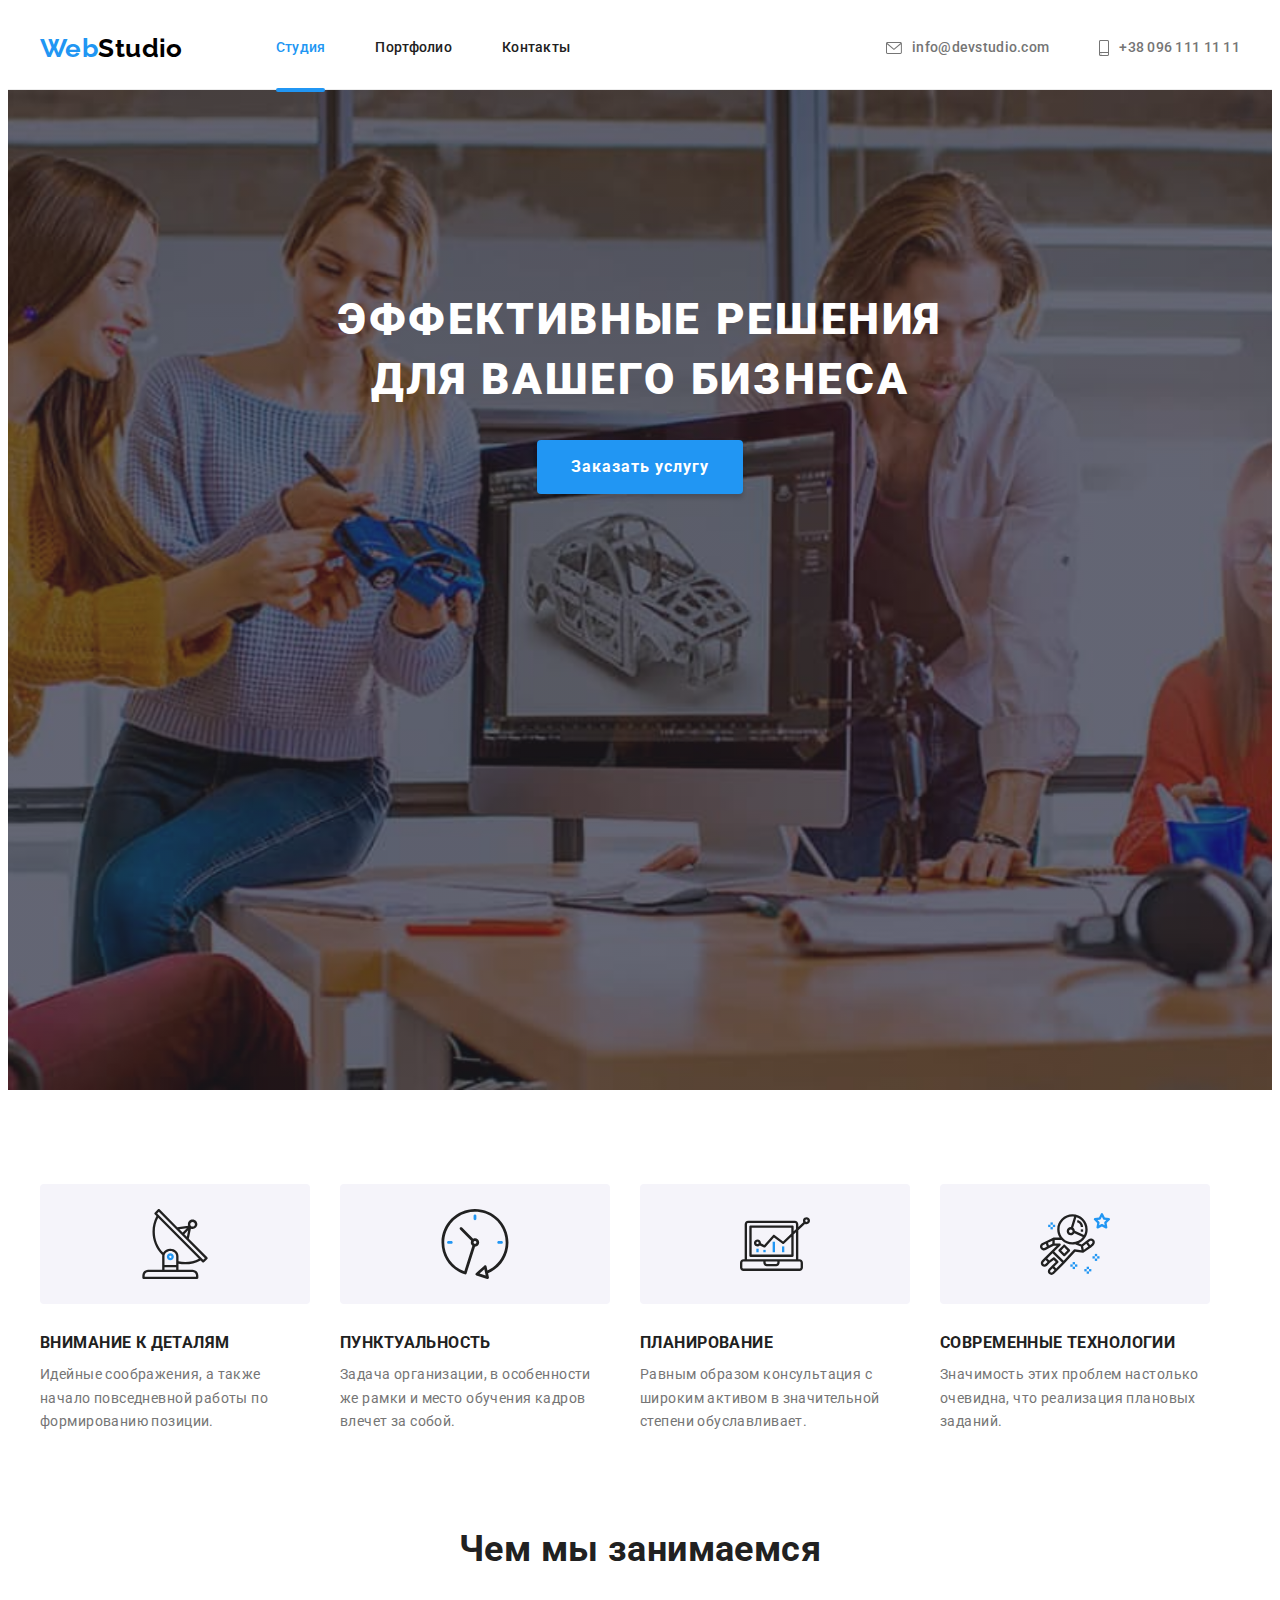
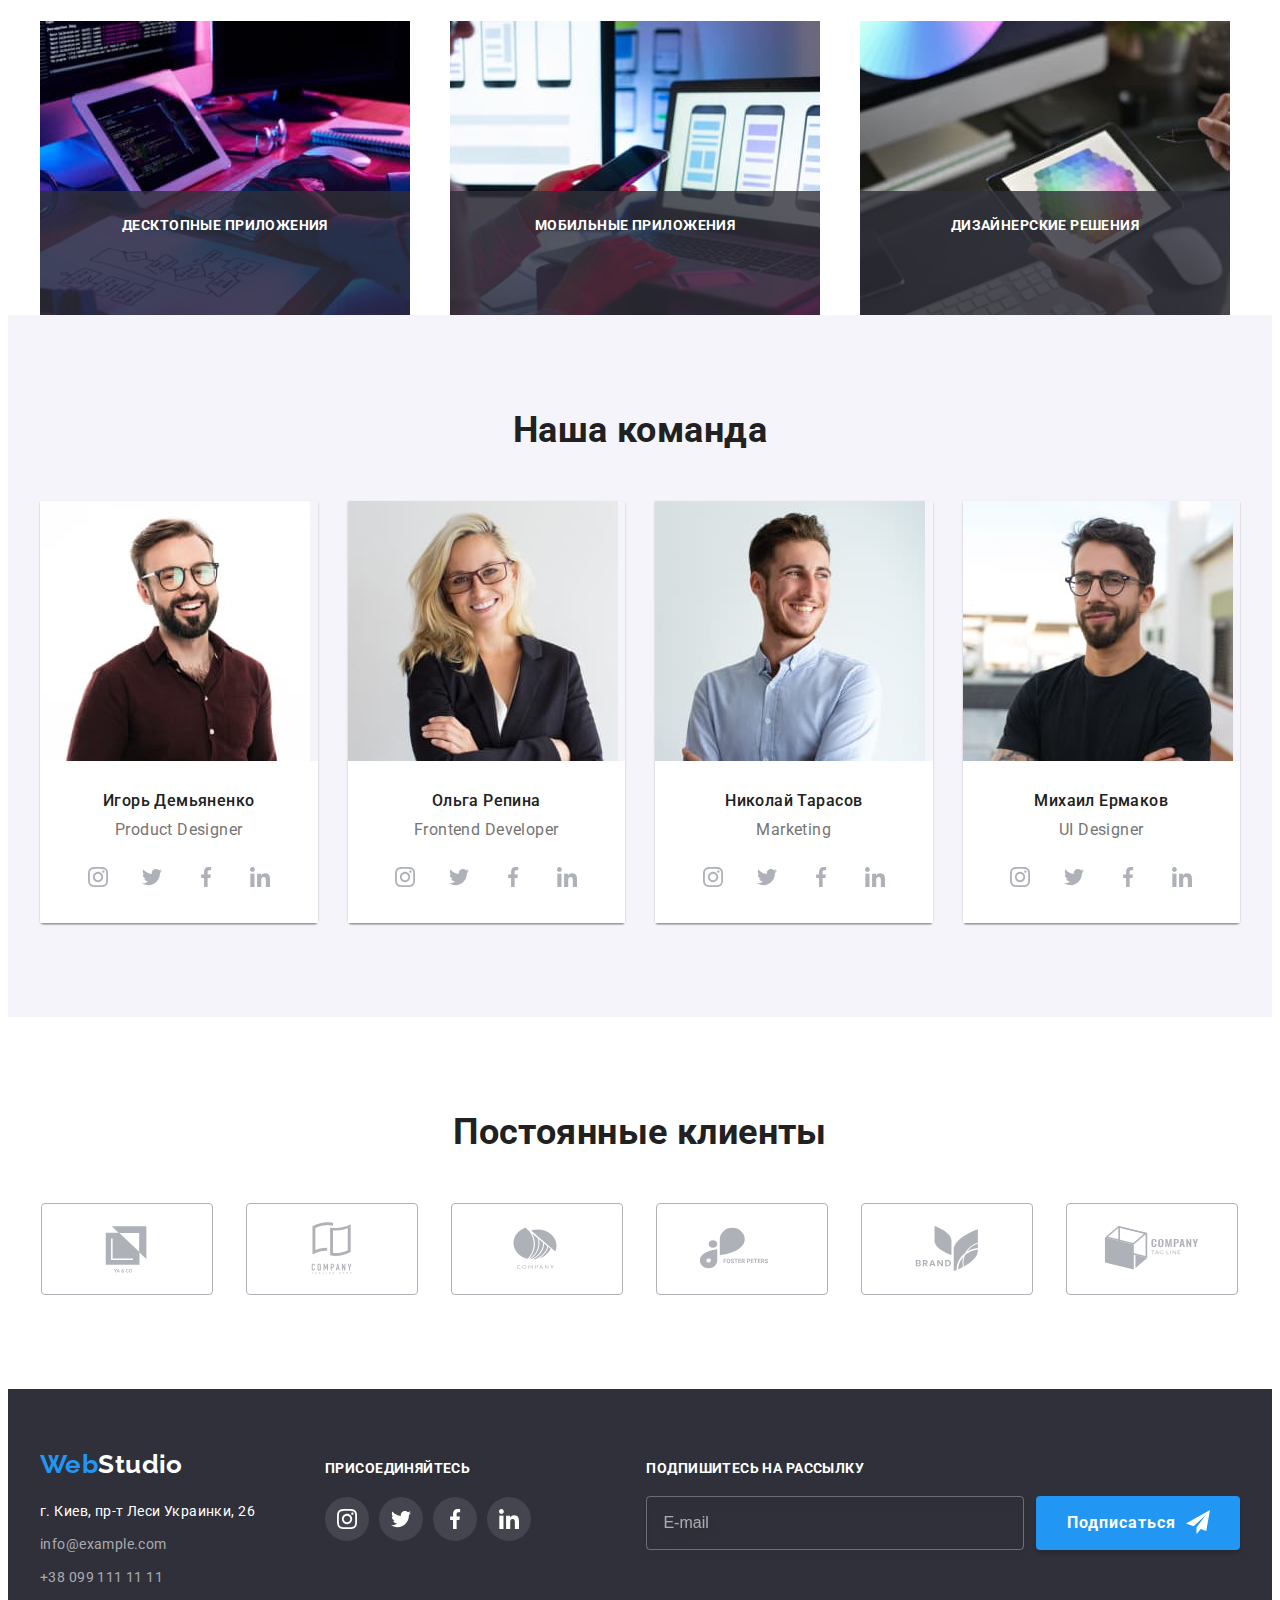
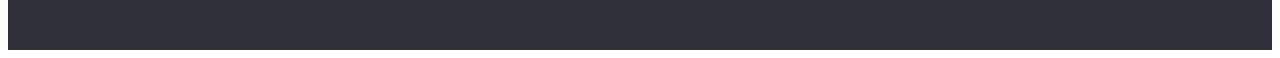
==== commit 6e5ec480: "добавляет разметку и стили адаптивной версии" ====
--- a/index.html
+++ b/index.html
@@ -511,6 +511,7 @@
         </div>
     </div>
 
+    <!-- Скрипт для меню-->
     <script src="./js/menu.js"></script>
 
     <!--Скрипт для модального окна-->
--- a/css/main.min.css
+++ b/css/main.min.css
@@ -1,2 +1,2 @@
-:root{--primary-text-color: #757575;--secondary-text-color: #212121;--primary-bcg-color: #ffffff;--secondary-bcg-color: #f5f4fa;--footer-color: #2f303a;--logo-text-color: #000000;--accent-color: #2196f3;--title-text-color: #ffffff;--address-text-color: rgba(255, 255, 255, 0.6);--primary-font: 'Roboto', sans-serif;--secondary-font: 'Raleway', sans-serif;--button-hover-color: #188ce8;--transtime-duration: 250ms;--transtiming-function: cubic-bezier(0.4, 0, 0.2, 1)}.visually-hidden{position:absolute;width:1px;height:1px;margin:-1px;border:0;padding:0;white-space:nowrap;clip-path:inset(100%);clip:rect(0 0 0 0);overflow:hidden}p{margin-top:0;margin-bottom:0}.list{padding:0;margin:0;list-style:none}.link{text-decoration:none}:focus{outline:none}img{display:block}@media screen and (max-width: 479px){img{width:100%;height:auto}}body{background-color:var(--primary-bcg-color);color:var(--primary-text-color);font-family:var(--primary-font);font-size:14px;letter-spacing:0.03em}body.modal-open{overflow:hidden}.section{padding-top:60px;padding-bottom:60px}@media screen and (min-width: 1200px){.section{padding-top:94px;padding-bottom:94px}}.container{padding-left:15px;padding-right:15px;max-width:1200px;margin:0 auto}@media screen and (max-width: 767px){.mobile-menu{position:fixed;top:0;left:0;width:100vw;height:100vh;background-color:var(--primary-bcg-color);overflow:auto;opacity:0;visibility:hidden;pointer-events:none}.mobile-menu.is-open{opacity:1;visibility:visible;pointer-events:auto}.mobile-menu__container{position:relative;padding-left:25px;padding-top:48px;padding-bottom:48px}.mobile-menu__btn-close{position:absolute;top:10px;right:15px;width:40px;height:40px;border:none;background-color:transparent;padding:0;line-height:0}.mobile-menu__btn-close:hover .mobile-menu__icon-btn-close,.mobile-menu__btn-close:focus .mobile-menu__icon-btn-close{fill:var(--accent-color)}.mobile-menu__nav{padding-bottom:64px}.mobile-menu__item:not(:last-child){margin-bottom:32px}.mobile-menu__link{font-size:40px;font-weight:500;line-height:1.18;letter-spacing:0.02em;color:var(--secondary-text-color);transition:color var(--transtime-duration) var(--transtiming-function)}}@media screen and (max-width: 767px) and (max-width: 379px){.mobile-menu__link{font-size:26px}}@media screen and (max-width: 767px){.mobile-menu__link:hover,.mobile-menu__link:focus{color:var(--accent-color)}.mobile-menu__link.current{color:var(--accent-color)}.mobile-menu__contacts-item:not(:last-child){margin-bottom:32px}.mobile-menu__social-list{display:inline-flex;align-items:baseline;padding-top:64px}.mobile-menu__social-link{font-size:18px;font-weight:500;line-height:1.22;letter-spacing:0.02em;color:var(--accent-color);transition:color var(--transtime-duration) var(--transtiming-function)}}@media screen and (max-width: 767px) and (max-width: 379px){.mobile-menu__social-link{font-size:12px}}@media screen and (max-width: 767px){.mobile-menu__social-link:hover,.mobile-menu__social-link:focus{color:var(--button-hover-color)}.vertical-line{margin-left:10px;margin-right:10px;font-size:20px;color:rgba(33,33,33,0.2)}}@media screen and (min-width: 768px){.mobile-menu__btn-close{display:none}}.logo{font-family:var(--secondary-font);font-weight:700;font-size:26px;line-height:1.19;color:var(--accent-color)}.logo__logo-part{color:var(--logo-text-color)}.logo__logo-part_var{color:var(--title-text-color)}.modal-btn{display:inline-block;align-items:center;padding:10px 32px;font-family:inherit;font-weight:700;font-size:16px;line-height:1.87;letter-spacing:0.06em;background-color:var(--accent-color);color:var(--title-text-color);cursor:pointer;border-radius:4px;box-shadow:0px 4px 4px rgba(0,0,0,0.15);border-color:transparent;transition:background-color var(--transtime-duration) var(--transtiming-function)}.modal-btn:hover,.modal-btn:focus{background-color:var(--button-hover-color)}.modal-btn_sign{position:relative;padding:10px 62px 10px 29px}.modal-btn__icon{position:absolute;top:0;right:0;transform:translate(-28px, 50%)}.modal-btn_form-btn{align-self:center;padding:10px 55px;margin-top:30px}@media screen and (max-width: 479px){.modal-btn_form-btn{padding:8px 30px;font-size:14px;line-height:1.87}}.title{margin-top:0;margin-bottom:30px;font-size:28px;font-weight:700;line-height:1.18;text-align:center;color:var(--secondary-text-color)}@media screen and (min-width: 1200px){.services-title,.team-title,.clients-title{margin-bottom:50px;font-size:36px;font-weight:700;line-height:1.17}}@media screen and (max-width: 767px){.contacts__link.mobile-menu__phone{font-size:34px;font-weight:500;line-height:1.18;letter-spacing:0.02em;color:var(--accent-color);transition:color var(--transtime-duration) var(--transtiming-function)}}@media screen and (max-width: 767px) and (max-width: 379px){.contacts__link.mobile-menu__phone{font-size:22px}}@media screen and (max-width: 767px){.contacts__link.mobile-menu__phone:hover,.contacts__link.mobile-menu__phone:focus{color:var(--accent-color)}.contacts__link.mobile-menu__mail{font-size:24px;font-weight:500;line-height:1.17;letter-spacing:0.02em;color:var(--primary-text-color);transition:color var(--transtime-duration) var(--transtiming-function)}}@media screen and (max-width: 767px) and (max-width: 379px){.contacts__link.mobile-menu__mail{font-size:22px}}@media screen and (max-width: 767px){.contacts__link.mobile-menu__mail:hover,.contacts__link.mobile-menu__mail:focus{color:var(--accent-color)}}.contacts__link{font-size:12px;font-weight:500;line-height:1.17;letter-spacing:0.02em;color:var(--primary-text-color);transition:color var(--transtime-duration) var(--transtiming-function)}.contacts__link:hover,.contacts__link:focus{color:var(--accent-color)}.contacts__link_grey{color:var(--address-text-color)}.contacts__link_align{display:flex;align-items:center}.contacts__icon-mail{width:14px;height:10px;margin-right:8px;fill:currentColor;transition:fill var(--transtime-duration) var(--transtiming-function)}.contacts__link:hover .contacts__icon-mail,.contacts__link:focus .contacts__icon-mail{fill:var(--accent-color)}.contacts__icon-phone{width:10px;height:14px;margin-right:8px;fill:currentColor;transition:fill var(--transtime-duration) var(--transtiming-function)}.contacts__link:hover .contacts__icon-phone,.contacts__link:focus .contacts__icon-phone{fill:var(--accent-color)}@media screen and (min-width: 1200px){.contacts__link{font-size:14px;font-weight:500;line-height:1.14}.contacts__icon-mail{width:16px;height:12px;margin-right:10px}.contacts__icon-phone{width:10px;height:16px;margin-right:10px}}.social-list{display:flex;justify-content:center}.social-list__link{display:flex;justify-content:center;align-items:center;width:44px;height:44px;background-color:var(--primary-bcg-color);border-radius:50%;transition:background-color var(--transtime-duration) var(--transtiming-function)}.social-list__link:hover,.social-list__link:focus{background-color:var(--accent-color)}.social-list__item:not(:first-child){margin-left:10px}.social-list__link_dark{background-color:rgba(255,255,255,0.1)}.social-list__icon{width:20px;height:20px;fill:#afb1b8;transition:fill var(--transtime-duration) var(--transtiming-function)}.social-list__link:hover .social-list__icon,.social-list__link:focus .social-list__icon{fill:var(--title-text-color)}.social-list__icon_var{fill:var(--title-text-color)}.backdrop{position:fixed;top:0;left:0;width:100vw;height:100vh;background-color:rgba(0,0,0,0.2);z-index:100;opacity:1;transition:opacity var(--transtime-duration) var(--transtiming-function),visibility var(--transtime-duration) var(--transtiming-function);overflow-y:scroll;padding:93px 15px}.backdrop.is-hidden{opacity:0;visibility:hidden;pointer-events:none}.backdrop.is-hidden .modal{transform:translate(-50%, -100%) scale(0.75)}.modal{position:relative;transform:scale(1);min-height:609px;max-width:450px;padding:40px;background-color:var(--primary-bcg-color);box-shadow:0px 1px 3px rgba(0,0,0,0.12),0px 1px 1px rgba(0,0,0,0.14),0px 2px 1px rgba(0,0,0,0.2);border-radius:4px;transition:transform var(--transtime-duration) var(--transtiming-function)}.modal-btn-close{position:absolute;top:8px;right:8px;width:30px;height:30px;padding:0;display:inline-flex;justify-content:center;align-items:center;background-color:#ffffff;border-radius:50%;border:1px solid rgba(0,0,0,0.1);cursor:pointer;transition:fill var(--transtime-duration) var(--transtiming-function)}.modal-btn-close:hover,.modal-btn-close:focus{fill:var(--accent-color)}@media screen and (min-width: 768px){.modal{position:absolute;top:50%;left:50%;transform:translate(-50%, -50%) scale(1)}}.modal-form{display:flex;flex-direction:column}.modal-form__head{margin-bottom:12px;font-weight:700;font-size:14px;line-height:1.15;text-align:center;color:var(--secondary-text-color)}.modal-form__field{font-size:12px}.modal-form__field:not(.except){margin-bottom:10px}.modal-form__input-wrapper{position:relative;display:block;margin-top:4px}.modal-form__input{width:100%;height:40px;padding-left:42px;border:1px solid rgba(33,33,33,0.2);border-radius:4px;transition:border-color var(--transtime-duration) var(--transtiming-function)}.modal-form__input:focus{border-color:var(--accent-color)}.modal-form__icon{position:absolute;top:50%;left:12px;transform:translateY(-50%);transition:fill var(--transtime-duration) var(--transtiming-function)}.modal-form__input:focus+.modal-form__icon{fill:var(--accent-color)}.modal-form__message{width:100%;height:120px;padding:12px 16px;margin-top:4px;border:1px solid rgba(33,33,33,0.2);border-radius:4px;resize:none;transition:border-color var(--transtime-duration) var(--transtiming-function)}.modal-form__message::placeholder{line-height:1.143;letter-spacing:0.01em;color:rgba(117,117,117,0.5)}.modal-form__message:focus{border-color:var(--accent-color)}.modal-form__checkbox-policy{margin-left:auto;margin-right:auto;margin-top:20px;font-size:12px;line-height:1.71}.modal-form__checkbox-policy::before{display:inline-block;vertical-align:middle;width:16px;height:15px;content:'';background-image:url(../images/icon-check.svg);background-repeat:no-repeat;border:2px solid var(--secondary-text-color);border-radius:4px;margin-right:7px;transition:background-color var(--transtime-duration) var(--transtiming-function)}.modal-form__checkbox:checked+.modal-form__checkbox-policy::before{background-color:var(--accent-color);background-origin:border-box;border:transparent}.modal-form__checkbox:focus+.modal-form__checkbox-policy::before{border-color:var(--accent-color)}.modal-form__policy-link{color:var(--accent-color)}@media screen and (min-width: 480px){.modal-form__head{margin-bottom:12px;font-weight:700;font-size:20px;line-height:1.15;text-align:center;color:var(--secondary-text-color)}.modal-form__field,.modal-form__checkbox-policy{font-size:14px}.modal-form__input{width:100%;height:40px;padding-left:42px;border:1px solid rgba(33,33,33,0.2);border-radius:4px;transition:border-color var(--transtime-duration) var(--transtiming-function)}.modal-form__input:focus{border-color:var(--accent-color)}}.sign-form__field{display:block;margin-bottom:20px;font-weight:700;line-height:1.143;text-transform:uppercase;color:#ffffff}.sign-form__input{width:100%;height:50px;margin-bottom:20px;padding-left:16px;border:1px solid rgba(255,255,255,0.3);filter:drop-shadow(0px 4px 4px rgba(0,0,0,0.15));border-radius:4px;color:var(--title-text-color);background-color:transparent}.sign-form__input::placeholder{font-size:16px;line-height:1.25;align-items:center;color:rgba(255,255,255,0.6)}@media screen and (min-width: 768px){.sign-form__input{width:450px}.sign-form__wrap{display:inline-flex;flex-direction:column;align-items:center}}@media screen and (min-width: 1200px){.sign-form__input{width:358px;height:50px;margin-right:12px;padding-left:16px}.sign-form__wrap{flex-direction:row;align-items:baseline}}.btn-item{padding:6px 22px;font-family:inherit;font-weight:500;font-size:16px;line-height:1.62;text-align:center;letter-spacing:0.03em;color:var(--secondary-text-color);background-color:var(--secondary-bcg-color);cursor:pointer;border-radius:4px;border-color:transparent;transition:color var(--transtime-duration) var(--transtiming-function),background-color var(--transtime-duration) var(--transtiming-function),box-shadow var(--transtime-duration) var(--transtiming-function)}.btn-item:hover,.btn-item:focus{color:var(--title-text-color);background-color:var(--accent-color);box-shadow:0px 3px 1px rgba(0,0,0,0.1),0px 1px 2px rgba(0,0,0,0.08),0px 2px 2px rgba(0,0,0,0.12)}.page-header{border-bottom:1px solid #ececec;padding-top:10px;padding-bottom:10px}.page-header__container{display:flex;justify-content:space-between;align-items:center}@media screen and (max-width: 767px){.menu-nav,.page-header__contacts{display:none}.page-header__mobile-menu-btn{background-color:transparent;border:none;padding:0}.page-header__icon-menu{width:40px;height:40px;transition:fill var(--transtime-duration) var(--transtiming-function)}.page-header__mobile-menu-btn:hover .page-header__icon-menu,.page-header__mobile-menu-btn:focus .page-header__icon-menu{fill:var(--accent-color)}}@media screen and (min-width: 768px){.page-header__mobile-menu-btn,.mobile-menu__nav,.mobile-menu__contacts,.mobile-menu__social-list{display:none}.page-header{padding-top:21px;padding-bottom:21px}.page-header__nav{display:flex;align-items:center}.menu-nav{display:flex;margin-left:88px}.menu-nav__item+.menu-nav__item{margin-left:50px}.menu-nav__link{display:block;padding-top:8px;padding-bottom:8px;font-weight:500;line-height:1.14;letter-spacing:0.02em;color:var(--secondary-text-color);transition:color var(--transtime-duration) var(--transtiming-function)}.menu-nav__link:hover,.menu-nav__link:focus{color:var(--accent-color)}}.contacts__item+.contacts__item{margin-top:10px}.menu-nav__link.current{position:relative;color:var(--accent-color)}.menu-nav__link.current::after{position:absolute;bottom:-28px;left:0;display:block;content:'';width:100%;height:4px;background-color:var(--accent-color);border-radius:2px}@media screen and (min-width: 1200px){.page-header{padding-top:24px;padding-bottom:25px}.menu-nav{margin-left:93px}.page-header__contacts{display:flex}.contacts__item+.contacts__item{margin-left:50px;margin-top:0}}.hero{margin:0 auto;padding-top:118px;padding-bottom:118px;background-color:var(--footer-color);text-align:center;max-width:480px;min-height:400px;background-image:linear-gradient(to right, rgba(47,48,58,0.4), rgba(47,48,58,0.4)),url("../images/bcg/bcg-photo-mobile.jpg");background-size:cover;background-position:center}@media screen and (min-device-pixel-ratio: 2), screen and (min-resolution: 192dpi), screen and (min-resolution: 2dppx){.hero{background-image:linear-gradient(to right, rgba(47,48,58,0.4), rgba(47,48,58,0.4)),url("../images/bcg/bcg-photo-mobile@2x.jpg")}}.hero-title{max-width:360px;margin:0 auto 30px;font-size:26px;font-weight:900;line-height:1.62;letter-spacing:0.06em;text-transform:uppercase;color:var(--title-text-color)}@media screen and (min-width: 768px){.hero{min-height:400px;max-width:768px;background-image:linear-gradient(to right, rgba(47,48,58,0.4), rgba(47,48,58,0.4)),url("../images/bcg/bcg-photo-tablet.jpg")}}@media screen and (min-width: 768px) and (min-device-pixel-ratio: 2), screen and (min-width: 768px) and (min-resolution: 192dpi), screen and (min-width: 768px) and (min-resolution: 2dppx){.hero{background-image:linear-gradient(to right, rgba(47,48,58,0.4), rgba(81,88,163,0.4)),url("../images/bcg/bcg-photo-tablet@2x.jpg")}}@media screen and (min-width: 1200px){.hero{padding-top:200px;padding-bottom:200px;max-width:1600px;min-height:600px;background-image:linear-gradient(to right, rgba(47,48,58,0.4), rgba(47,48,58,0.4)),url("../images/bcg/bcg-photo.jpg")}}@media screen and (min-width: 1200px) and (min-device-pixel-ratio: 2), screen and (min-width: 1200px) and (min-resolution: 192dpi), screen and (min-width: 1200px) and (min-resolution: 2dppx){.hero{background-image:linear-gradient(to right, rgba(47,48,58,0.4), rgba(81,88,163,0.4)),url("../images/bcg/bcg-photo@2x.jpg")}}@media screen and (min-width: 1200px){.hero-title{max-width:696px;margin:0 auto 30px;font-size:44px;font-weight:900;line-height:1.36;letter-spacing:0.06em;text-transform:uppercase;color:var(--title-text-color)}}@media screen and (max-width: 767px){.features-list__item:not(:last-child){margin-bottom:30px}}.features-list__icon{display:inline-flex;width:100%;height:120px;background-color:var(--secondary-bcg-color);border-radius:4px;align-items:center;justify-content:center;margin-bottom:30px}.features-list__icon-item{width:70px;height:70px}.features-list__title{margin-top:0;margin-bottom:10px;color:var(--secondary-text-color);font-weight:700;line-height:1.14;text-transform:uppercase;text-align:center}.features-list__description{font-weight:400;line-height:1.71}@media screen and (min-width: 768px){.features-list{display:flex;flex-wrap:wrap;margin-left:-30px;margin-top:-30px}.features-list__item{flex-basis:calc(100% / 2 - 60px);margin-left:30px;margin-top:30px}.features-list__icon{min-width:354px}.features-list__title{text-align:left}}@media screen and (min-width: 1200px){.features-list__item{flex-basis:calc(100% / 4 - 90px)}.features-list__icon{min-width:270px}}.services{display:none;padding-top:47px}.images{display:flex;flex-wrap:wrap;margin-top:-30px;margin-left:-30px}.images>.images__element{position:relative;flex-basis:calc(100% / 3 - 30px);margin-top:30px;margin-left:30px}.images__info{position:absolute;bottom:0;left:0;width:370px;height:70px;padding-top:27px;padding-bottom:27px;background-color:rgba(47,48,58,0.8)}.images__info-services{font-weight:700;line-height:1.14;text-align:center;text-transform:uppercase;color:var(--title-text-color)}@media screen and (min-width: 1200px){.services{display:unset}}.team{background-color:var(--secondary-bcg-color)}.team-cards__element{box-shadow:0px 1px 3px rgba(0,0,0,0.12),0px 1px 1px rgba(0,0,0,0.14),0px 2px 1px rgba(0,0,0,0.2);border-radius:0 0 4px 4px}@media screen and (max-width: 767px){.team-cards__element:not(:last-child){margin-bottom:30px}}.team-cards__content{background-color:var(--primary-bcg-color);padding-top:30px;padding-bottom:24px;padding-left:32px;padding-right:32px}.team-cards__title{margin-top:0;margin-bottom:10px;font-weight:500;font-size:16px;line-height:1.19;text-align:center;color:var(--secondary-text-color)}.team-cards__position{margin-bottom:16px;font-weight:400;font-size:16px;line-height:1.19;text-align:center}@media screen and (min-width: 768px){.team-cards{display:flex;flex-wrap:wrap;margin-top:-30px;margin-left:-30px}.team-cards__element{flex-basis:calc(100% / 2 - 60px);margin-top:30px;margin-left:30px;box-shadow:0px 1px 3px rgba(0,0,0,0.12),0px 1px 1px rgba(0,0,0,0.14),0px 2px 1px rgba(0,0,0,0.2);border-radius:0 0 4px 4px}}@media screen and (min-width: 1200px){.team-cards__element{flex-basis:calc(100% / 4 - 30px)}}.client-list{display:flex;flex-wrap:wrap;margin-left:-30px;margin-top:-30px}.client-list__item{flex-basis:calc(100% / 2 - 30px);margin-left:30px;margin-top:30px}.client-list__link{display:flex;width:210px;height:92px;align-items:center;justify-content:center;border:1px solid #afb1b8;border-radius:4px;transition:border-color var(--transtime-duration) var(--transtiming-function)}.client-list__link:hover,.client-list__link:focus{color:var(--accent-color);border-color:var(--accent-color)}@media screen and (max-width: 479px){.clients-title{font-size:26px}.client-list__link{width:130px}}.client-list__logo{width:106px;height:60px;fill:#afb1b8;transition:fill var(--transtime-duration) var(--transtiming-function)}.client-list__link:hover .client-list__logo,.client-list__link:focus .client-list__logo{fill:var(--accent-color)}@media screen and (min-width: 768px){.client-list__item{flex-basis:calc(100% / 3 - 60px)}.client-list__link{width:226px}}@media screen and (min-width: 1200px){.client-list__item{flex-basis:calc(100% / 6 - 30px)}.client-list__link{width:170px;height:90px}}.page-footer{padding-top:60px;padding-bottom:60px;background-color:#2f303a}.page-footer__container{display:flex;flex-wrap:wrap;text-align:center;align-items:baseline;justify-content:center}.page-footer__form,.page-footer__social-list{margin-top:60px}.page-footer__form{width:100%}.page-footer__location{margin-top:20px;font-style:normal;font-weight:400;line-height:1.71;color:var(--title-text-color)}.page-footer__contacts,.contacts__item-tel{margin-top:8px}.page-footer__contacts .contacts__link{font-size:14px;font-weight:400;line-height:1.71;letter-spacing:0.03em}.text{margin-bottom:20px;font-weight:700;line-height:1.14;text-transform:uppercase;color:var(--title-text-color)}.page-footer__social-list .social-list__link{background-color:rgba(255,255,255,0.1)}.page-footer__social-list .social-list__link:hover,.page-footer__social-list .social-list__link:focus{background-color:var(--accent-color)}@media screen and (min-width: 768px){.page-footer__social-list{margin-top:0;margin-left:165px}.page-footer_wrap{display:flex;align-items:baseline}}@media screen and (min-width: 1200px){.page-footer__form{margin-top:0;margin-right:0;margin-left:auto}.page-footer__form{width:unset}.page-footer__social-list{margin-left:70px}.page-footer__container{text-align:left}.page-footer__contacts,.contacts__item-tel{margin-top:9px}}.btn-filter{display:flex;margin-top:0;margin-bottom:50px;justify-content:center}.btn-filter__element:not(:first-child){margin-left:8px}.project{display:flex;flex-wrap:wrap;margin-bottom:-30px;margin-left:-30px}.project>.project__element{flex-basis:calc(100% / 3 - 30px);margin-bottom:30px;margin-left:30px}.project__link{display:block}.project__link:hover,.project__link:focus{box-shadow:0px 1px 1px rgba(0,0,0,0.12),0px 4px 4px rgba(0,0,0,0.06),1px 4px 6px rgba(0,0,0,0.16)}.project__link-wrapper{position:relative;overflow:hidden}.project__desc{padding:63px 24px;font-weight:400;font-size:18px;line-height:1.56;color:var(--title-text-color);background-color:rgba(33,150,243,0.9)}.overlay{position:absolute;top:0;left:0;width:100%;height:100%;overflow:auto;transform:translateY(100%);transition:transform var(--transtime-duration) var(--transtiming-function)}.project__link:hover .overlay,.project__link:focus .overlay{transform:translateY(0%)}.project__item{padding:20px 24px;border-left:1px solid #eee;border-right:1px solid #eee;border-bottom:1px solid #eee}.project__title{margin-top:0;margin-bottom:4px;font-weight:700;font-size:18px;line-height:2;letter-spacing:0.06em;color:var(--secondary-text-color)}.project__type{font-weight:400;font-size:16px;line-height:1.87;color:var(--primary-text-color)}
+:root{--primary-text-color: #757575;--secondary-text-color: #212121;--primary-bcg-color: #ffffff;--secondary-bcg-color: #f5f4fa;--footer-color: #2f303a;--logo-text-color: #000000;--accent-color: #2196f3;--title-text-color: #ffffff;--address-text-color: rgba(255, 255, 255, 0.6);--primary-font: 'Roboto', sans-serif;--secondary-font: 'Raleway', sans-serif;--button-hover-color: #188ce8;--transtime-duration: 250ms;--transtiming-function: cubic-bezier(0.4, 0, 0.2, 1)}.visually-hidden{position:absolute;width:1px;height:1px;margin:-1px;border:0;padding:0;white-space:nowrap;clip-path:inset(100%);clip:rect(0 0 0 0);overflow:hidden}p{margin-top:0;margin-bottom:0}.list{padding:0;margin:0;list-style:none}.link{text-decoration:none}:focus{outline:none}img{display:block}@media screen and (max-width: 479px){img{width:100%;height:auto}}body{background-color:var(--primary-bcg-color);color:var(--primary-text-color);font-family:var(--primary-font);font-size:14px;letter-spacing:0.03em}body.modal-open{overflow:hidden}.section{padding-top:60px;padding-bottom:60px}@media screen and (min-width: 1200px){.section{padding-top:94px;padding-bottom:94px}}.container{padding-left:15px;padding-right:15px;max-width:1200px;margin:0 auto}@media screen and (max-width: 767px){.mobile-menu{position:fixed;top:0;left:0;width:100vw;height:100vh;background-color:var(--primary-bcg-color);overflow:auto;opacity:0;visibility:hidden;pointer-events:none}.mobile-menu.is-open{opacity:1;visibility:visible;pointer-events:auto;z-index:99}.mobile-menu__container{position:relative;padding-left:25px;padding-top:48px;padding-bottom:48px}.mobile-menu__btn-close{position:absolute;top:10px;right:15px;width:40px;height:40px;border:none;background-color:transparent;padding:0;line-height:0}.mobile-menu__btn-close:hover .mobile-menu__icon-btn-close,.mobile-menu__btn-close:focus .mobile-menu__icon-btn-close{fill:var(--accent-color)}.mobile-menu__nav{padding-bottom:64px}.mobile-menu__item:not(:last-child){margin-bottom:32px}.mobile-menu__link{font-size:40px;font-weight:500;line-height:1.18;letter-spacing:0.02em;color:var(--secondary-text-color);transition:color var(--transtime-duration) var(--transtiming-function)}}@media screen and (max-width: 767px) and (max-width: 379px){.mobile-menu__link{font-size:26px}}@media screen and (max-width: 767px){.mobile-menu__link:hover,.mobile-menu__link:focus{color:var(--accent-color)}.mobile-menu__link.current{color:var(--accent-color)}.mobile-menu__contacts-item:not(:last-child){margin-bottom:32px}.mobile-menu__social-list{display:inline-flex;align-items:baseline;padding-top:64px}.mobile-menu__social-link{font-size:18px;font-weight:500;line-height:1.22;letter-spacing:0.02em;color:var(--accent-color);transition:color var(--transtime-duration) var(--transtiming-function)}}@media screen and (max-width: 767px) and (max-width: 379px){.mobile-menu__social-link{font-size:12px}}@media screen and (max-width: 767px){.mobile-menu__social-link:hover,.mobile-menu__social-link:focus{color:var(--button-hover-color)}.vertical-line{margin-left:10px;margin-right:10px;font-size:20px;color:rgba(33,33,33,0.2)}}@media screen and (min-width: 768px){.mobile-menu__btn-close{display:none}}.logo{font-family:var(--secondary-font);font-weight:700;font-size:26px;line-height:1.19;color:var(--accent-color)}.logo__logo-part{color:var(--logo-text-color)}.logo__logo-part_var{color:var(--title-text-color)}.modal-btn{display:inline-block;align-items:center;padding:10px 32px;font-family:inherit;font-weight:700;font-size:16px;line-height:1.87;letter-spacing:0.06em;background-color:var(--accent-color);color:var(--title-text-color);cursor:pointer;border-radius:4px;box-shadow:0px 4px 4px rgba(0,0,0,0.15);border-color:transparent;transition:background-color var(--transtime-duration) var(--transtiming-function)}.modal-btn:hover,.modal-btn:focus{background-color:var(--button-hover-color)}.modal-btn_sign{position:relative;padding:10px 62px 10px 29px}.modal-btn__icon{position:absolute;top:0;right:0;transform:translate(-28px, 50%)}.modal-btn_form-btn{align-self:center;padding:10px 55px;margin-top:30px}@media screen and (max-width: 479px){.modal-btn_form-btn{padding:8px 30px;font-size:14px;line-height:1.87}}.title{margin-top:0;margin-bottom:30px;font-size:28px;font-weight:700;line-height:1.18;text-align:center;color:var(--secondary-text-color)}@media screen and (min-width: 1200px){.services-title,.team-title,.clients-title{margin-bottom:50px;font-size:36px;font-weight:700;line-height:1.17}}@media screen and (max-width: 767px){.contacts__link.mobile-menu__phone{font-size:34px;font-weight:500;line-height:1.18;letter-spacing:0.02em;color:var(--accent-color);transition:color var(--transtime-duration) var(--transtiming-function)}}@media screen and (max-width: 767px) and (max-width: 379px){.contacts__link.mobile-menu__phone{font-size:22px}}@media screen and (max-width: 767px){.contacts__link.mobile-menu__phone:hover,.contacts__link.mobile-menu__phone:focus{color:var(--accent-color)}.contacts__link.mobile-menu__mail{font-size:24px;font-weight:500;line-height:1.17;letter-spacing:0.02em;color:var(--primary-text-color);transition:color var(--transtime-duration) var(--transtiming-function)}}@media screen and (max-width: 767px) and (max-width: 379px){.contacts__link.mobile-menu__mail{font-size:22px}}@media screen and (max-width: 767px){.contacts__link.mobile-menu__mail:hover,.contacts__link.mobile-menu__mail:focus{color:var(--accent-color)}}.contacts__link{font-size:12px;font-weight:500;line-height:1.17;letter-spacing:0.02em;color:var(--primary-text-color);transition:color var(--transtime-duration) var(--transtiming-function)}.contacts__link:hover,.contacts__link:focus{color:var(--accent-color)}.contacts__link_grey{color:var(--address-text-color)}.contacts__link_align{display:flex;align-items:center}.contacts__icon-mail{width:14px;height:10px;margin-right:8px;fill:currentColor;transition:fill var(--transtime-duration) var(--transtiming-function)}.contacts__link:hover .contacts__icon-mail,.contacts__link:focus .contacts__icon-mail{fill:var(--accent-color)}.contacts__icon-phone{width:10px;height:14px;margin-right:8px;fill:currentColor;transition:fill var(--transtime-duration) var(--transtiming-function)}.contacts__link:hover .contacts__icon-phone,.contacts__link:focus .contacts__icon-phone{fill:var(--accent-color)}@media screen and (min-width: 1200px){.contacts__link{font-size:14px;font-weight:500;line-height:1.14}.contacts__icon-mail{width:16px;height:12px;margin-right:10px}.contacts__icon-phone{width:10px;height:16px;margin-right:10px}}.social-list{display:flex;justify-content:center}.social-list__link{display:flex;justify-content:center;align-items:center;width:44px;height:44px;background-color:var(--primary-bcg-color);border-radius:50%;transition:background-color var(--transtime-duration) var(--transtiming-function)}.social-list__link:hover,.social-list__link:focus{background-color:var(--accent-color)}.social-list__item:not(:first-child){margin-left:10px}.social-list__link_dark{background-color:rgba(255,255,255,0.1)}.social-list__icon{width:20px;height:20px;fill:#afb1b8;transition:fill var(--transtime-duration) var(--transtiming-function)}.social-list__link:hover .social-list__icon,.social-list__link:focus .social-list__icon{fill:var(--title-text-color)}.social-list__icon_var{fill:var(--title-text-color)}.backdrop{position:fixed;top:0;left:0;width:100vw;height:100vh;background-color:rgba(0,0,0,0.2);z-index:100;opacity:1;transition:opacity var(--transtime-duration) var(--transtiming-function),visibility var(--transtime-duration) var(--transtiming-function);overflow-y:scroll;padding:93px 15px}.backdrop.is-hidden{opacity:0;visibility:hidden;pointer-events:none}.backdrop.is-hidden .modal{transform:translate(-50%, -100%) scale(0.75)}.modal{position:relative;transform:scale(1);min-height:609px;max-width:450px;padding:40px;background-color:var(--primary-bcg-color);box-shadow:0px 1px 3px rgba(0,0,0,0.12),0px 1px 1px rgba(0,0,0,0.14),0px 2px 1px rgba(0,0,0,0.2);border-radius:4px;transition:transform var(--transtime-duration) var(--transtiming-function)}.modal-btn-close{position:absolute;top:8px;right:8px;width:30px;height:30px;padding:0;display:inline-flex;justify-content:center;align-items:center;background-color:#ffffff;border-radius:50%;border:1px solid rgba(0,0,0,0.1);cursor:pointer;transition:fill var(--transtime-duration) var(--transtiming-function)}.modal-btn-close:hover,.modal-btn-close:focus{fill:var(--accent-color)}@media screen and (min-width: 768px){.modal{position:absolute;top:50%;left:50%;transform:translate(-50%, -50%) scale(1)}}.modal-form{display:flex;flex-direction:column}.modal-form__head{margin-bottom:12px;font-weight:700;font-size:14px;line-height:1.15;text-align:center;color:var(--secondary-text-color)}.modal-form__field{font-size:12px}.modal-form__field:not(.except){margin-bottom:10px}.modal-form__input-wrapper{position:relative;display:block;margin-top:4px}.modal-form__input{width:100%;height:40px;padding-left:42px;border:1px solid rgba(33,33,33,0.2);border-radius:4px;transition:border-color var(--transtime-duration) var(--transtiming-function)}.modal-form__input:focus{border-color:var(--accent-color)}.modal-form__icon{position:absolute;top:50%;left:12px;transform:translateY(-50%);transition:fill var(--transtime-duration) var(--transtiming-function)}.modal-form__input:focus+.modal-form__icon{fill:var(--accent-color)}.modal-form__message{width:100%;height:120px;padding:12px 16px;margin-top:4px;border:1px solid rgba(33,33,33,0.2);border-radius:4px;resize:none;transition:border-color var(--transtime-duration) var(--transtiming-function)}.modal-form__message::placeholder{line-height:1.143;letter-spacing:0.01em;color:rgba(117,117,117,0.5)}.modal-form__message:focus{border-color:var(--accent-color)}.modal-form__checkbox-policy{margin-left:auto;margin-right:auto;margin-top:20px;font-size:12px;line-height:1.71}.modal-form__checkbox-policy::before{display:inline-block;vertical-align:middle;width:16px;height:15px;content:'';background-image:url(../images/icon-check.svg);background-repeat:no-repeat;border:2px solid var(--secondary-text-color);border-radius:4px;margin-right:7px;transition:background-color var(--transtime-duration) var(--transtiming-function)}.modal-form__checkbox:checked+.modal-form__checkbox-policy::before{background-color:var(--accent-color);background-origin:border-box;border:transparent}.modal-form__checkbox:focus+.modal-form__checkbox-policy::before{border-color:var(--accent-color)}.modal-form__policy-link{color:var(--accent-color)}@media screen and (min-width: 480px){.modal-form__head{margin-bottom:12px;font-weight:700;font-size:20px;line-height:1.15;text-align:center;color:var(--secondary-text-color)}.modal-form__field,.modal-form__checkbox-policy{font-size:14px}.modal-form__input{width:100%;height:40px;padding-left:42px;border:1px solid rgba(33,33,33,0.2);border-radius:4px;transition:border-color var(--transtime-duration) var(--transtiming-function)}.modal-form__input:focus{border-color:var(--accent-color)}}.sign-form__field{display:block;margin-bottom:20px;font-weight:700;line-height:1.143;text-transform:uppercase;color:#ffffff}.sign-form__input{width:100%;height:50px;margin-bottom:20px;padding-left:16px;border:1px solid rgba(255,255,255,0.3);filter:drop-shadow(0px 4px 4px rgba(0,0,0,0.15));border-radius:4px;color:var(--title-text-color);background-color:transparent}.sign-form__input::placeholder{font-size:16px;line-height:1.25;align-items:center;color:rgba(255,255,255,0.6)}@media screen and (min-width: 768px){.sign-form__input{width:450px}.sign-form__wrap{display:inline-flex;flex-direction:column;align-items:center}}@media screen and (min-width: 1200px){.sign-form__input{width:358px;height:50px;margin-right:12px;padding-left:16px}.sign-form__wrap{flex-direction:row;align-items:baseline}}.btn-item{padding:6px 22px;font-family:inherit;font-size:16px;font-weight:500;line-height:1.63;text-align:center;letter-spacing:0.03em;color:var(--secondary-text-color);background-color:var(--secondary-bcg-color);cursor:pointer;border-radius:4px;border-color:transparent;transition:color var(--transtime-duration) var(--transtiming-function),background-color var(--transtime-duration) var(--transtiming-function),box-shadow var(--transtime-duration) var(--transtiming-function)}.btn-item:hover,.btn-item:focus{color:var(--title-text-color);background-color:var(--accent-color);box-shadow:0px 3px 1px rgba(0,0,0,0.1),0px 1px 2px rgba(0,0,0,0.08),0px 2px 2px rgba(0,0,0,0.12)}.page-header{border-bottom:1px solid #ececec;padding-top:10px;padding-bottom:10px}.page-header__container{display:flex;justify-content:space-between;align-items:center}@media screen and (max-width: 767px){.menu-nav,.page-header__contacts{display:none}.page-header__mobile-menu-btn{background-color:transparent;border:none;padding:0}.page-header__icon-menu{width:40px;height:40px;transition:fill var(--transtime-duration) var(--transtiming-function)}.page-header__mobile-menu-btn:hover .page-header__icon-menu,.page-header__mobile-menu-btn:focus .page-header__icon-menu{fill:var(--accent-color)}}@media screen and (min-width: 768px){.page-header__mobile-menu-btn,.mobile-menu__nav,.mobile-menu__contacts,.mobile-menu__social-list{display:none}.page-header{padding-top:21px;padding-bottom:21px}.page-header__nav{display:flex;align-items:center}.menu-nav{display:flex;margin-left:88px}.menu-nav__item+.menu-nav__item{margin-left:50px}.menu-nav__link{display:block;padding-top:8px;padding-bottom:8px;font-weight:500;line-height:1.14;letter-spacing:0.02em;color:var(--secondary-text-color);transition:color var(--transtime-duration) var(--transtiming-function)}.menu-nav__link:hover,.menu-nav__link:focus{color:var(--accent-color)}}.contacts__item+.contacts__item{margin-top:10px}.menu-nav__link.current{position:relative;color:var(--accent-color)}.menu-nav__link.current::after{position:absolute;bottom:-28px;left:0;display:block;content:'';width:100%;height:4px;background-color:var(--accent-color);border-radius:2px}@media screen and (min-width: 1200px){.page-header{padding-top:24px;padding-bottom:25px}.menu-nav{margin-left:93px}.page-header__contacts{display:flex}.contacts__item+.contacts__item{margin-left:50px;margin-top:0}}.hero{margin:0 auto;padding-top:118px;padding-bottom:118px;background-color:var(--footer-color);text-align:center;max-width:480px;min-height:400px;background-image:linear-gradient(to right, rgba(47,48,58,0.4), rgba(47,48,58,0.4)),url("../images/bcg/bcg-photo-mobile.jpg");background-size:cover;background-position:center}@media screen and (min-device-pixel-ratio: 2), screen and (min-resolution: 192dpi), screen and (min-resolution: 2dppx){.hero{background-image:linear-gradient(to right, rgba(47,48,58,0.4), rgba(47,48,58,0.4)),url("../images/bcg/bcg-photo-mobile@2x.jpg")}}.hero-title{max-width:360px;margin:0 auto 30px;font-size:26px;font-weight:900;line-height:1.62;letter-spacing:0.06em;text-transform:uppercase;color:var(--title-text-color)}@media screen and (min-width: 768px){.hero{min-height:400px;max-width:768px;background-image:linear-gradient(to right, rgba(47,48,58,0.4), rgba(47,48,58,0.4)),url("../images/bcg/bcg-photo-tablet.jpg")}}@media screen and (min-width: 768px) and (min-device-pixel-ratio: 2), screen and (min-width: 768px) and (min-resolution: 192dpi), screen and (min-width: 768px) and (min-resolution: 2dppx){.hero{background-image:linear-gradient(to right, rgba(47,48,58,0.4), rgba(81,88,163,0.4)),url("../images/bcg/bcg-photo-tablet@2x.jpg")}}@media screen and (min-width: 1200px){.hero{padding-top:200px;padding-bottom:200px;max-width:1600px;min-height:600px;background-image:linear-gradient(to right, rgba(47,48,58,0.4), rgba(47,48,58,0.4)),url("../images/bcg/bcg-photo.jpg")}}@media screen and (min-width: 1200px) and (min-device-pixel-ratio: 2), screen and (min-width: 1200px) and (min-resolution: 192dpi), screen and (min-width: 1200px) and (min-resolution: 2dppx){.hero{background-image:linear-gradient(to right, rgba(47,48,58,0.4), rgba(81,88,163,0.4)),url("../images/bcg/bcg-photo@2x.jpg")}}@media screen and (min-width: 1200px){.hero-title{max-width:696px;margin:0 auto 30px;font-size:44px;font-weight:900;line-height:1.36;letter-spacing:0.06em;text-transform:uppercase;color:var(--title-text-color)}}@media screen and (max-width: 767px){.features-list__item:not(:last-child){margin-bottom:30px}}.features-list__icon{display:inline-flex;width:100%;height:120px;background-color:var(--secondary-bcg-color);border-radius:4px;align-items:center;justify-content:center;margin-bottom:30px}.features-list__icon-item{width:70px;height:70px}.features-list__title{margin-top:0;margin-bottom:10px;color:var(--secondary-text-color);font-weight:700;line-height:1.14;text-transform:uppercase;text-align:center}.features-list__description{font-weight:400;line-height:1.71}@media screen and (min-width: 768px){.features-list{display:flex;flex-wrap:wrap;margin-left:-30px;margin-top:-30px}.features-list__item{flex-basis:calc(100% / 2 - 60px);margin-left:30px;margin-top:30px}.features-list__icon{min-width:354px}.features-list__title{text-align:left}}@media screen and (min-width: 1200px){.features-list__item{flex-basis:calc(100% / 4 - 90px)}.features-list__icon{min-width:270px}}.services{display:none;padding-top:47px}.images{display:flex;flex-wrap:wrap;margin-top:-30px;margin-left:-30px}.images>.images__element{position:relative;flex-basis:calc(100% / 3 - 30px);margin-top:30px;margin-left:30px}.images__info{position:absolute;bottom:0;left:0;width:370px;height:70px;padding-top:27px;padding-bottom:27px;background-color:rgba(47,48,58,0.8)}.images__info-services{font-weight:700;line-height:1.14;text-align:center;text-transform:uppercase;color:var(--title-text-color)}@media screen and (min-width: 1200px){.services{display:unset}}.team{background-color:var(--secondary-bcg-color)}.team-cards__element{box-shadow:0px 1px 3px rgba(0,0,0,0.12),0px 1px 1px rgba(0,0,0,0.14),0px 2px 1px rgba(0,0,0,0.2);border-radius:0 0 4px 4px}@media screen and (max-width: 767px){.team-cards__element:not(:last-child){margin-bottom:30px}}.team-cards__content{background-color:var(--primary-bcg-color);padding-top:30px;padding-bottom:24px;padding-left:32px;padding-right:32px}.team-cards__title{margin-top:0;margin-bottom:10px;font-weight:500;font-size:16px;line-height:1.19;text-align:center;color:var(--secondary-text-color)}.team-cards__position{margin-bottom:16px;font-weight:400;font-size:16px;line-height:1.19;text-align:center}@media screen and (min-width: 768px){.team-cards{display:flex;flex-wrap:wrap;margin-top:-30px;margin-left:-30px}.team-cards__element{flex-basis:calc(100% / 2 - 60px);margin-top:30px;margin-left:30px;box-shadow:0px 1px 3px rgba(0,0,0,0.12),0px 1px 1px rgba(0,0,0,0.14),0px 2px 1px rgba(0,0,0,0.2);border-radius:0 0 4px 4px}}@media screen and (min-width: 1200px){.team-cards__element{flex-basis:calc(100% / 4 - 30px)}}.client-list{display:flex;flex-wrap:wrap;margin-left:-30px;margin-top:-30px}.client-list__item{flex-basis:calc(100% / 2 - 30px);margin-left:30px;margin-top:30px;align-self:center;display:block}.client-list__link{display:flex;width:210px;height:92px;margin:0 auto;align-items:center;justify-content:center;border:1px solid #afb1b8;border-radius:4px;transition:border-color var(--transtime-duration) var(--transtiming-function)}.client-list__link:hover,.client-list__link:focus{color:var(--accent-color);border-color:var(--accent-color)}@media screen and (max-width: 479px){.clients-title{font-size:26px}.client-list__link{width:130px}}.client-list__logo{width:106px;height:60px;fill:#afb1b8;transition:fill var(--transtime-duration) var(--transtiming-function)}.client-list__link:hover .client-list__logo,.client-list__link:focus .client-list__logo{fill:var(--accent-color)}@media screen and (min-width: 768px){.client-list__item{flex-basis:calc(100% / 3 - 60px)}.client-list__link{width:226px}}@media screen and (min-width: 1200px){.client-list__item{flex-basis:calc(100% / 6 - 30px)}.client-list__link{width:170px;height:90px}}.page-footer{padding-top:60px;padding-bottom:60px;background-color:#2f303a}.page-footer__container{display:flex;flex-wrap:wrap;text-align:center;align-items:baseline;justify-content:center}.page-footer__form,.page-footer__social-list{margin-top:60px}.page-footer__form{width:100%}.page-footer__location{margin-top:20px;font-style:normal;font-weight:400;line-height:1.71;color:var(--title-text-color)}.page-footer__contacts,.contacts__item-tel{margin-top:8px}.page-footer__contacts .contacts__link{font-size:14px;font-weight:400;line-height:1.71;letter-spacing:0.03em}.text{margin-bottom:20px;font-weight:700;line-height:1.14;text-transform:uppercase;color:var(--title-text-color)}.page-footer__social-list .social-list__link{background-color:rgba(255,255,255,0.1)}.page-footer__social-list .social-list__link:hover,.page-footer__social-list .social-list__link:focus{background-color:var(--accent-color)}@media screen and (min-width: 768px){.page-footer__social-list{margin-top:0;margin-left:165px}.page-footer_wrap{display:flex;align-items:baseline}}@media screen and (min-width: 1200px){.page-footer__form{margin-top:0;margin-right:0;margin-left:auto}.page-footer__form{width:unset}.page-footer__social-list{margin-left:70px}.page-footer__container{text-align:left}.page-footer__contacts,.contacts__item-tel{margin-top:9px}}.btn-filter{display:flex;flex-wrap:wrap;margin-top:-15px;margin-left:-8px;margin-bottom:40px}.btn-filter__element{margin-top:15px;margin-left:8px}@media screen and (min-width: 768px){.btn-filter{justify-content:center;margin-bottom:30px}}@media screen and (min-width: 1200px){.btn-filter{margin-bottom:50px}}.project{display:flex;flex-wrap:wrap;margin-bottom:-30px;margin-left:-30px}.project__element{width:100%;margin-bottom:30px;margin-left:30px}@media screen and (min-width: 768px){.project__element{flex-basis:calc(100% / 2 - 30px)}}@media screen and (min-width: 1200px){.project__element{flex-basis:calc(100% / 3 - 30px)}}.project__link{display:block}.project__link:hover,.project__link:focus{box-shadow:0px 1px 1px rgba(0,0,0,0.12),0px 4px 4px rgba(0,0,0,0.06),1px 4px 6px rgba(0,0,0,0.16)}.project__link-wrapper{position:relative;overflow:hidden}@media screen and (max-width: 479px){.project__img{width:290px}}.project__desc{padding:77px 24px;font-weight:400;font-size:18px;line-height:1.56;color:var(--title-text-color);background-color:rgba(33,150,243,0.9)}@media screen and (min-width: 768px){.project__desc{padding:49px 24px}}@media screen and (min-width: 1200px){.project__desc{padding:63px 24px}}.overlay{position:absolute;top:0;left:0;width:100%;height:100%;overflow:auto;transform:translateY(100%);transition:transform var(--transtime-duration) var(--transtiming-function)}.project__link:hover .overlay,.project__link:focus .overlay{transform:translateY(0%)}.project__item{padding:20px 24px;border-left:1px solid #eee;border-right:1px solid #eee;border-bottom:1px solid #eee}@media screen and (min-width: 768px) and (max-width: 1199px){.project__item{padding:56px 24px}}.project__title{margin-top:0;margin-bottom:4px;font-weight:700;font-size:18px;line-height:2;letter-spacing:0.06em;color:var(--secondary-text-color)}.project__type{font-weight:400;font-size:16px;line-height:1.87;color:var(--primary-text-color)}
 /*# sourceMappingURL=main.min.css.map */